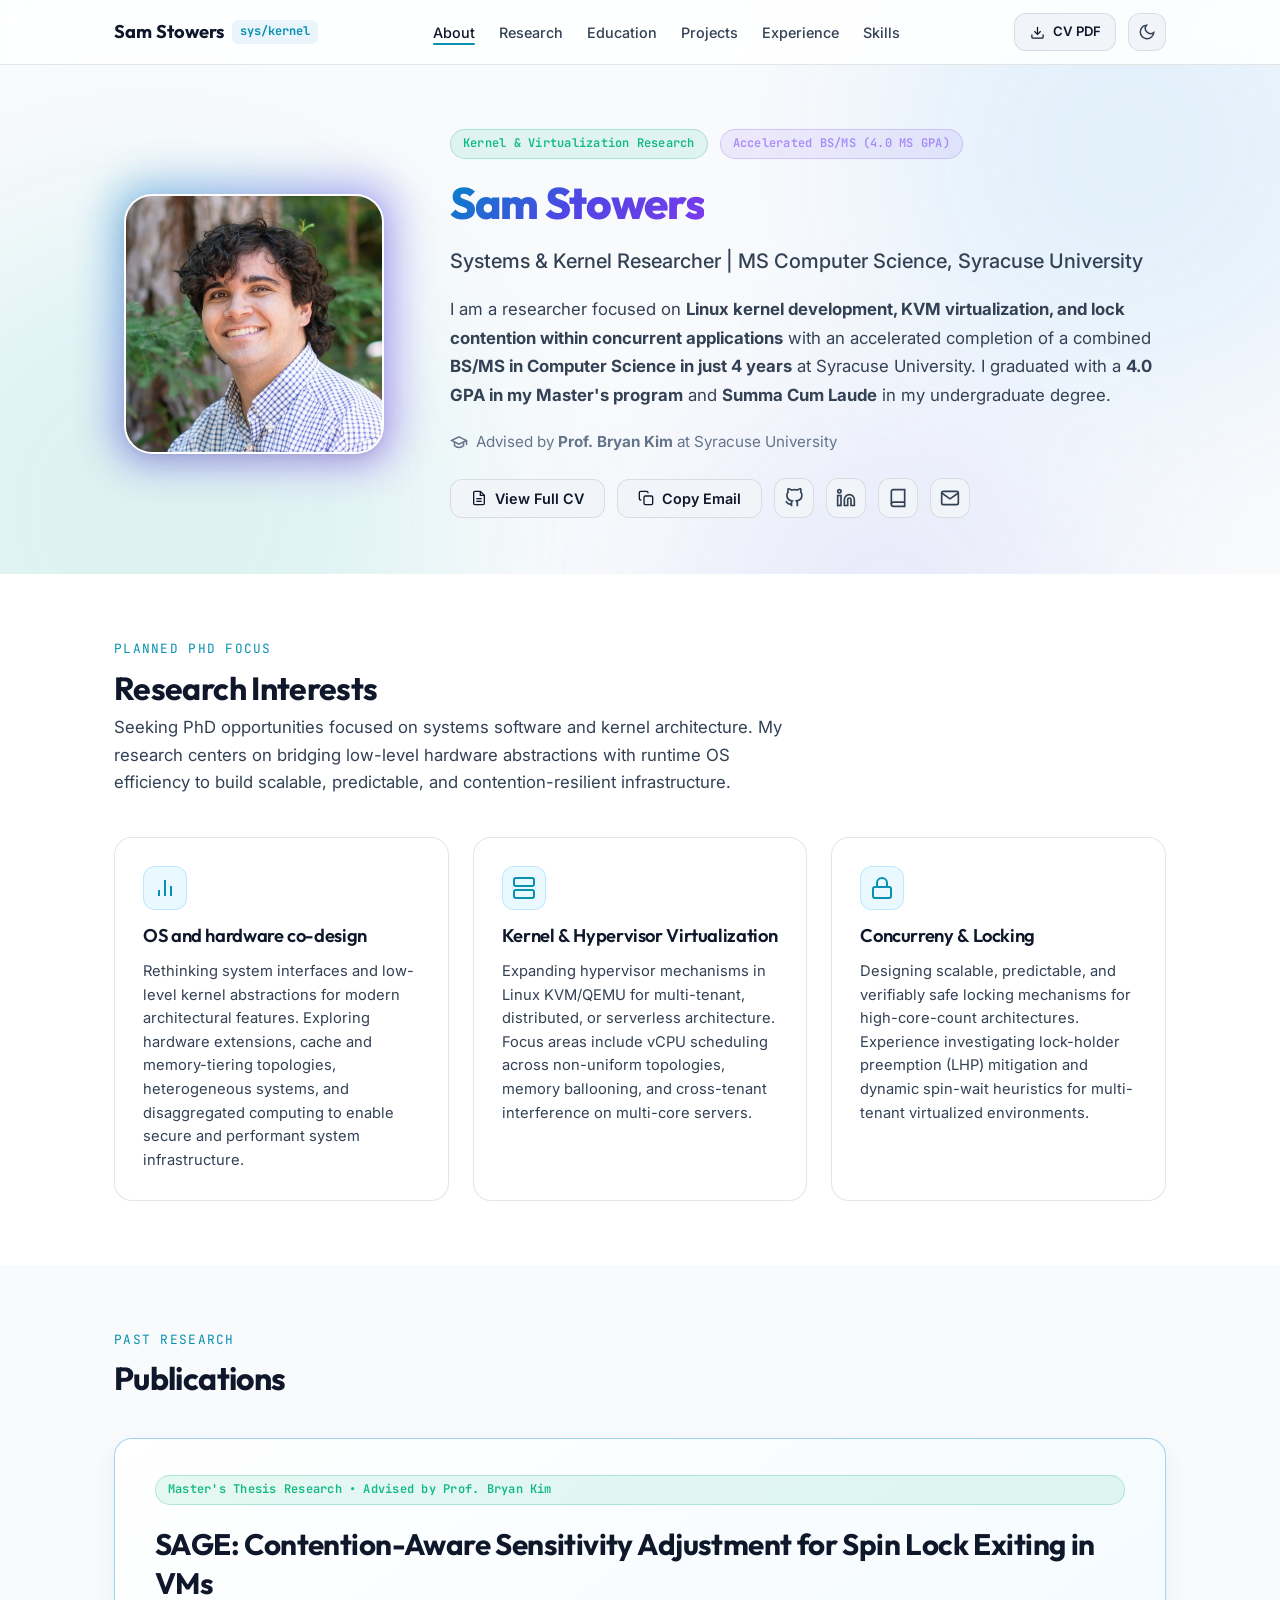
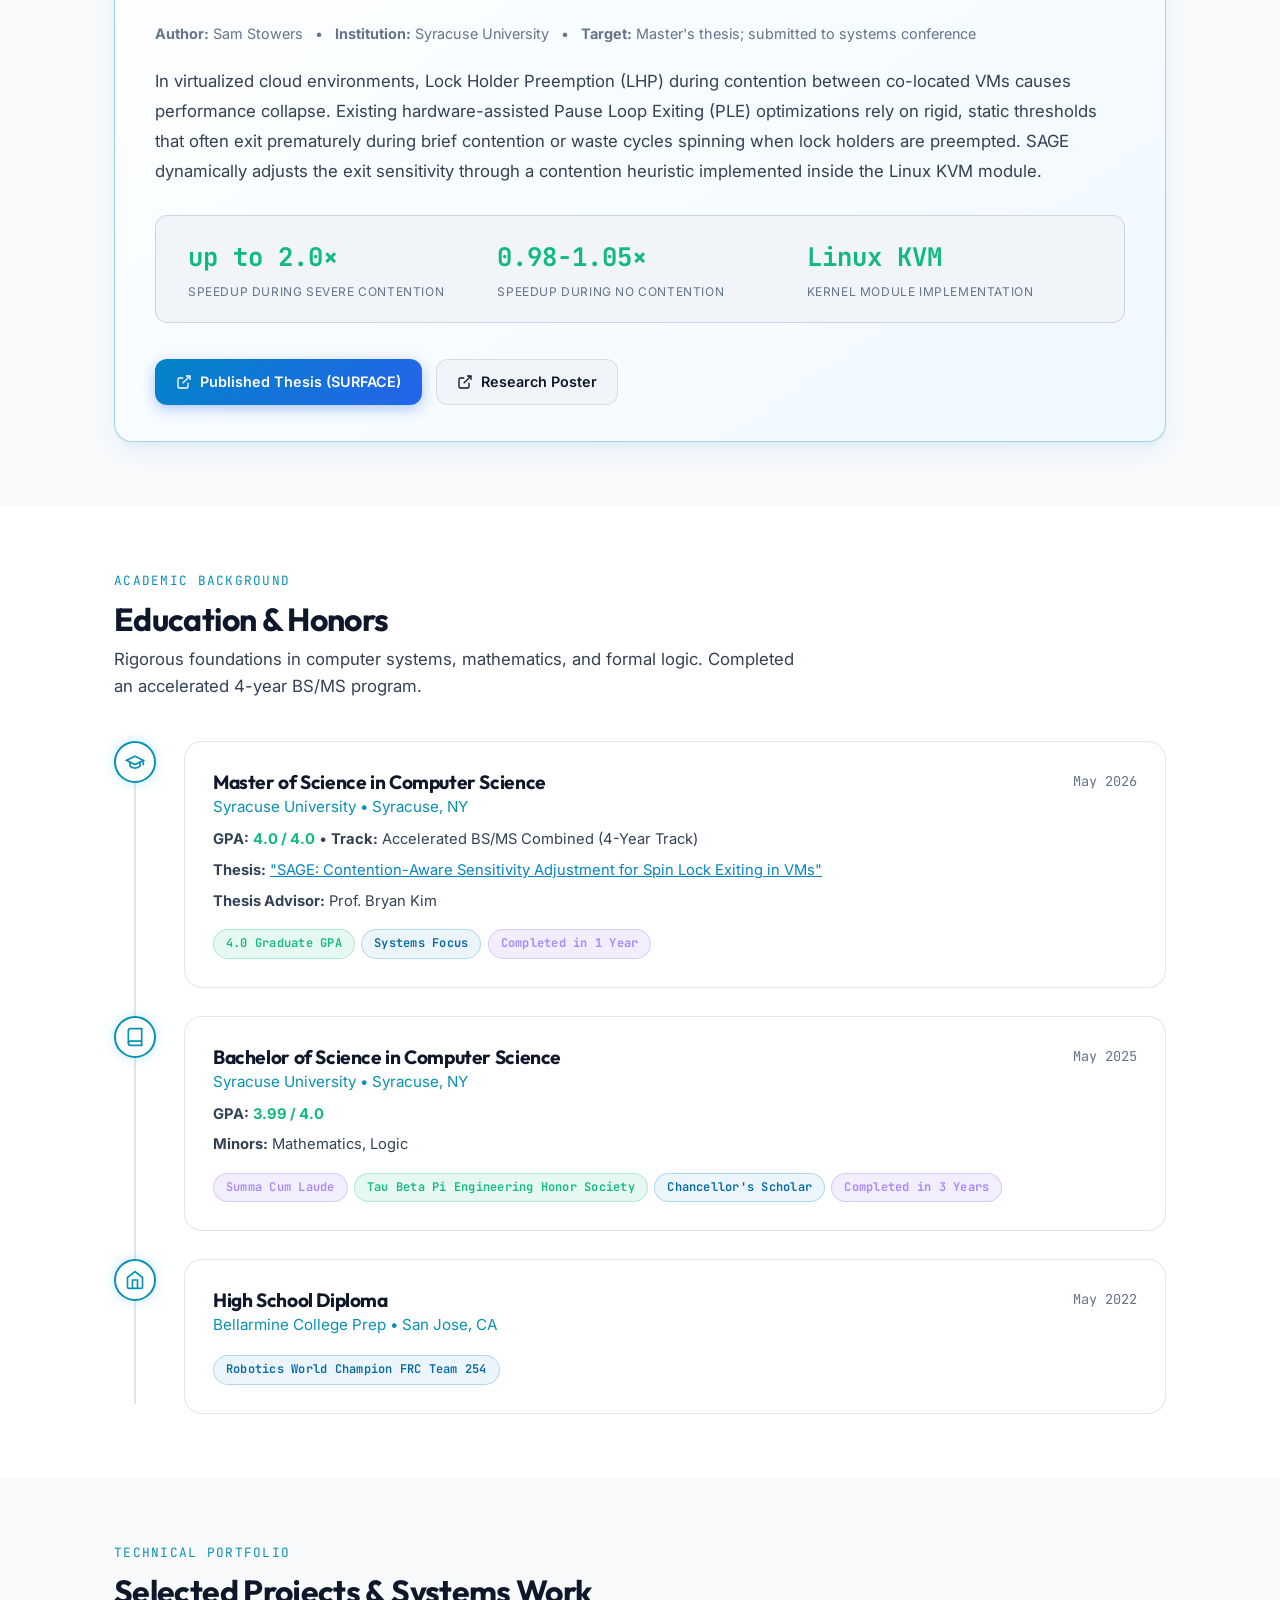
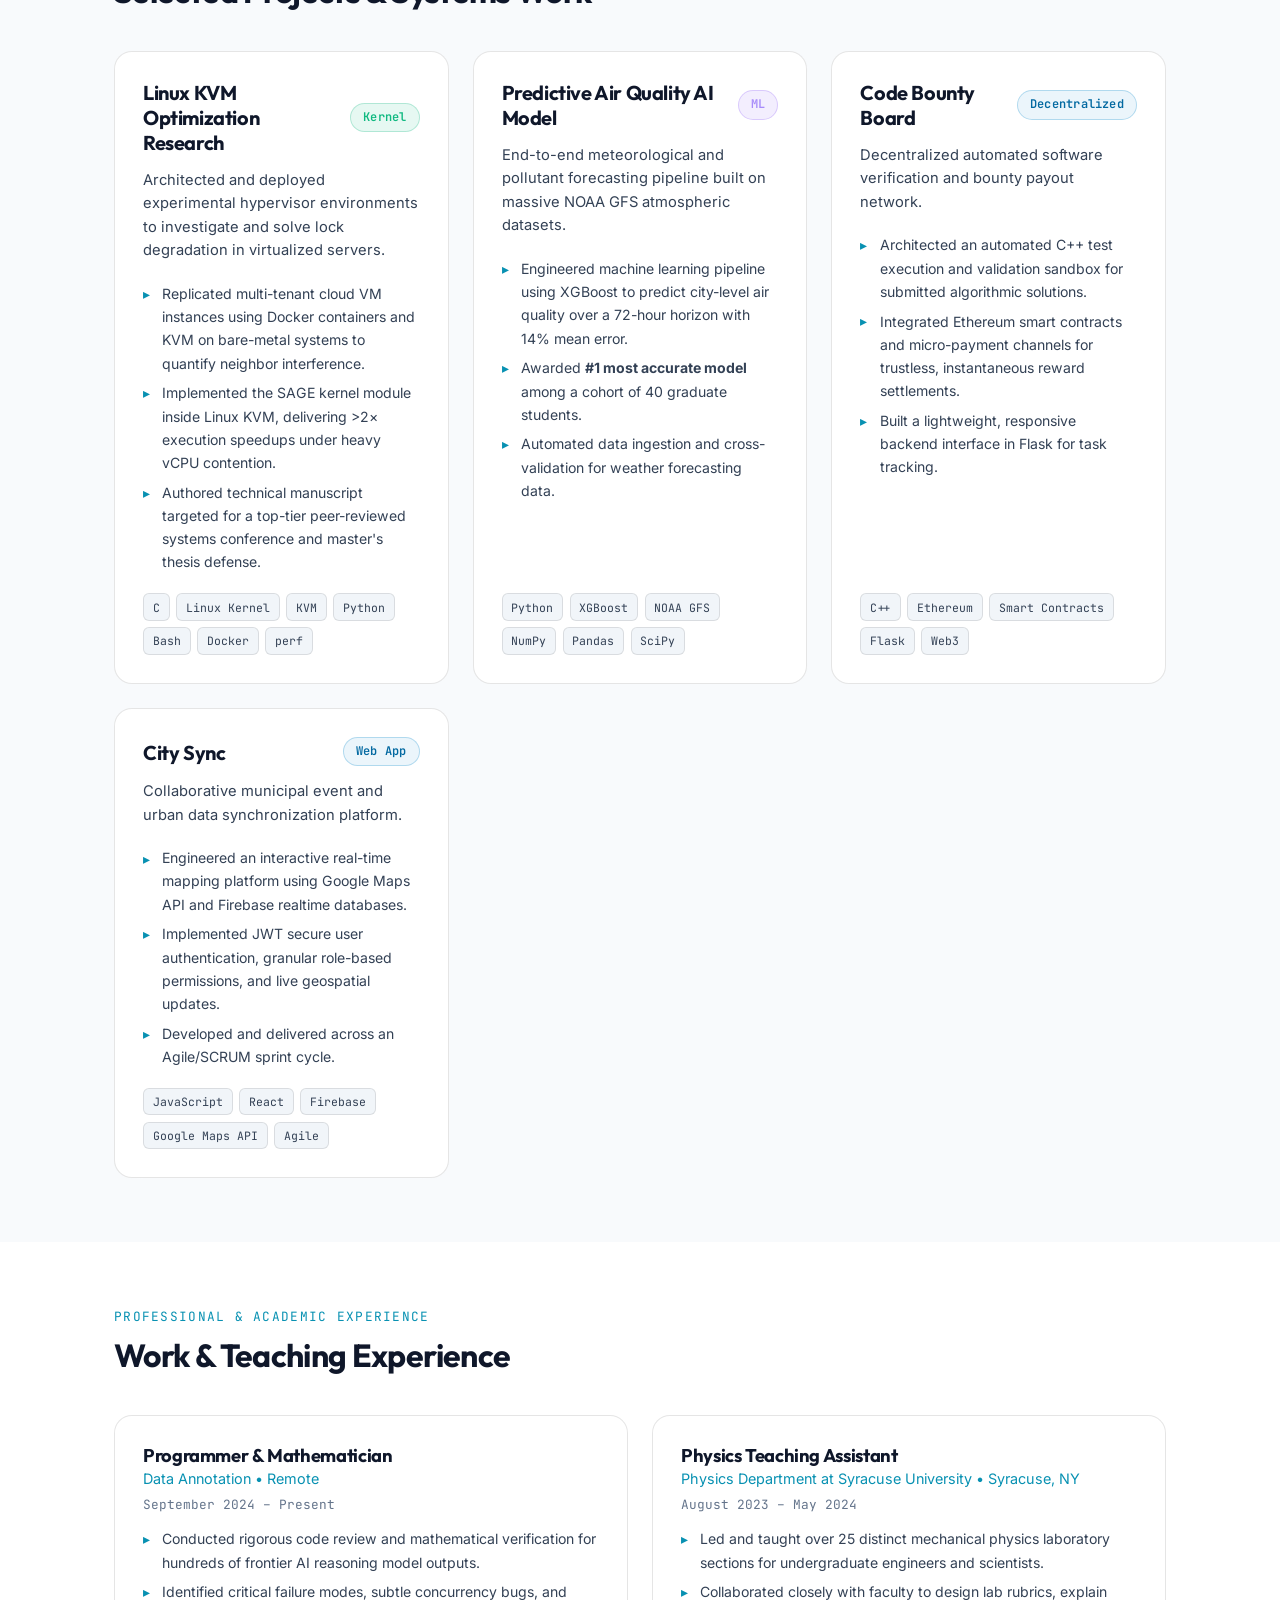
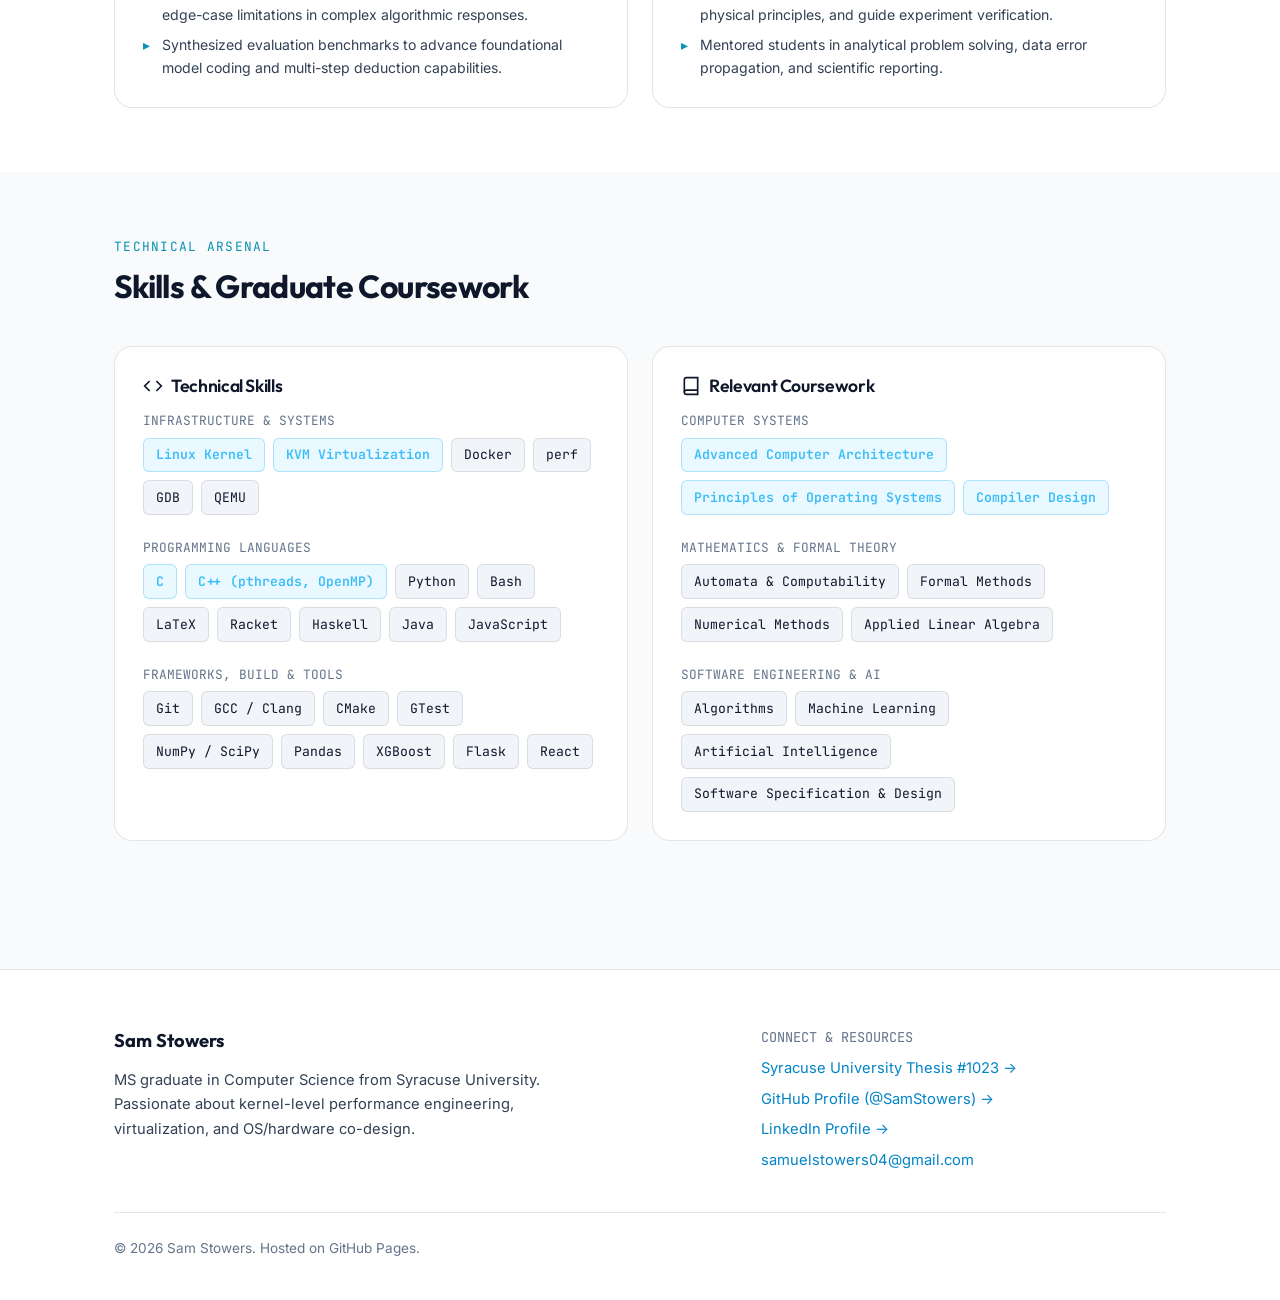
==== index.html @ 848f8726 "Initial release of Sam Stowers academic website" ====
<!DOCTYPE html>
<html lang="en" data-theme="dark">

<head>
  <meta charset="UTF-8" />
  <meta name="viewport" content="width=device-width, initial-scale=1.0" />
  <title>Sam Stowers | Systems & Linux Kernel Researcher | Aspiring PhD Student</title>
  <link rel="icon" type="image/png" href="/images/favicon.png">
  <meta name="description"
    content="Personal academic and research website of Sam Stowers, aspiring Computer Science PhD student specializing in Linux Kernel development, concurrency, and low-level performance optimization." />
  <meta name="author" content="Sam Stowers" />
  <meta name="keywords"
    content="Sam Stowers, Computer Science PhD, Operating Systems, Linux Kernel, KVM, Virtualization, Spin Lock Exiting, SAGE, Syracuse University" />

  <!-- Open Graph / Meta -->
  <meta property="og:type" content="website" />
  <meta property="og:title" content="Sam Stowers | Systems & Linux Kernel Researcher" />
  <meta property="og:description"
    content="Aspiring CS PhD student specializing in Linux Kernel development, concurrency and low-level performance optimization." />
  <meta property="og:image" content="images/sam_stowers_pfp.jpg" />

  <!-- Google Fonts -->
  <link rel="preconnect" href="https://fonts.googleapis.com" />
  <link rel="preconnect" href="https://fonts.gstatic.com" crossorigin />
  <link
    href="https://fonts.googleapis.com/css2?family=Inter:wght@300;400;500;600;700&family=JetBrains+Mono:wght@400;500;600;700&family=Outfit:wght@500;600;700;800&display=swap"
    rel="stylesheet" />

  <link rel="stylesheet" href="style.css?v=2" />
</head>

<body>

  <!-- Ambient Light Orbs -->
  <div class="bg-ambient" aria-hidden="true">
    <div class="ambient-orb ambient-orb-1"></div>
    <div class="ambient-orb ambient-orb-2"></div>
    <div class="ambient-orb ambient-orb-3"></div>
  </div>

  <!-- Navigation Bar -->
  <nav class="navbar" id="navbar">
    <div class="nav-container">
      <a href="index.html" class="nav-logo">
        <span>Sam Stowers</span>
        <span class="nav-logo-tag">sys/kernel</span>
      </a>

      <ul class="nav-links" id="navLinks">
        <li><a href="#about" class="nav-link">About</a></li>
        <li><a href="#research" class="nav-link">Research</a></li>
        <li><a href="#education" class="nav-link">Education</a></li>
        <li><a href="#projects" class="nav-link">Projects</a></li>
        <li><a href="#experience" class="nav-link">Experience</a></li>
        <li><a href="#skills" class="nav-link">Skills</a></li>
      </ul>

      <div class="nav-actions">
        <a href="Sam_Stowers_CV_8-21-26.pdf" target="_blank" class="btn btn-secondary"
          style="padding: 0.45rem 0.9rem; font-size: 0.82rem;">
          <svg width="15" height="15" viewBox="0 0 24 24" fill="none" stroke="currentColor" stroke-width="2">
            <path d="M21 15v4a2 2 0 0 1-2 2H5a2 2 0 0 1-2-2v-4" />
            <polyline points="7 10 12 15 17 10" />
            <line x1="12" y1="15" x2="12" y2="3" />
          </svg>
          CV PDF
        </a>
        <button class="theme-toggle-btn" id="themeToggleBtn" aria-label="Toggle light/dark theme" title="Toggle Theme">
          <svg class="sun-icon" style="display:none;" width="18" height="18" viewBox="0 0 24 24" fill="none"
            stroke="currentColor" stroke-width="2">
            <circle cx="12" cy="12" r="5" />
            <line x1="12" y1="1" x2="12" y2="3" />
            <line x1="12" y1="21" x2="12" y2="23" />
            <line x1="4.22" y1="4.22" x2="5.64" y2="5.64" />
            <line x1="18.36" y1="18.36" x2="19.78" y2="19.78" />
            <line x1="1" y1="12" x2="3" y2="12" />
            <line x1="21" y1="12" x2="23" y2="12" />
            <line x1="4.22" y1="19.78" x2="5.64" y2="18.36" />
            <line x1="18.36" y1="5.64" x2="19.78" y2="4.22" />
          </svg>
          <svg class="moon-icon" width="18" height="18" viewBox="0 0 24 24" fill="none" stroke="currentColor"
            stroke-width="2">
            <path d="M21 12.79A9 9 0 1 1 11.21 3 7 7 0 0 0 21 12.79z" />
          </svg>
        </button>
        <button class="mobile-menu-btn" id="mobileMenuBtn" aria-label="Toggle navigation menu">
          <svg width="24" height="24" viewBox="0 0 24 24" fill="none" stroke="currentColor" stroke-width="2">
            <line x1="3" y1="12" x2="21" y2="12" />
            <line x1="3" y1="6" x2="21" y2="6" />
            <line x1="3" y1="18" x2="21" y2="18" />
          </svg>
        </button>
      </div>
    </div>
  </nav>

  <main>
    <!-- Hero Section -->
    <section class="hero-section" id="about">
      <div class="container">
        <div class="hero-grid">
          <div class="hero-avatar-wrapper">
            <div class="hero-avatar-glow"></div>
            <img src="images/sam_stowers_pfp.jpg" alt="Sam Stowers" class="hero-avatar" />
            <!-- <div class="hero-status-pill">
              <span class="status-dot"></span>
              <span>Aspiring PhD Candidate</span>
            </div> -->
          </div>

          <div class="hero-content">
            <div class="hero-pretitle">
              <span class="badge badge-green">Kernel & Virtualization Research</span>
              <span class="badge badge-purple">Accelerated BS/MS (4.0 MS GPA)</span>
            </div>
            <h1 class="hero-title">
              <span class="gradient-text">Sam Stowers</span>
            </h1>
            <p class="hero-subtitle">
              Systems & Kernel Researcher | MS Computer Science, Syracuse University
            </p>
            <p class="hero-bio">
              I am a researcher focused on <strong>Linux kernel development, KVM virtualization, and lock
                contention within concurrent applications</strong> with an accelerated completion of a combined
              <strong>BS/MS in Computer Science in
                just 4 years</strong> at Syracuse University. I graduated with a <strong>4.0 GPA in my Master's
                program</strong> and <strong>Summa Cum Laude</strong> in my undergraduate degree.
            </p>
            <div class="hero-affiliation">
              <svg width="18" height="18" viewBox="0 0 24 24" fill="none" stroke="currentColor" stroke-width="2">
                <path d="M22 10v6M2 10l10-5 10 5-10 5z" />
                <path d="M6 12v5c3 3 9 3 12 0v-5" />
              </svg>
              <span>Advised by <strong>Prof. Bryan Kim</strong> at Syracuse University</span>
            </div>

            <!-- <div class="hero-actions">
              <a href="sage.html" class="btn btn-primary">
                <span>Explore SAGE Kernel Research</span>
                <svg width="16" height="16" viewBox="0 0 24 24" fill="none" stroke="currentColor" stroke-width="2"><line x1="5" y1="12" x2="19" y2="12"/><polyline points="12 5 19 12 12 19"/></svg>
              </a>
              <button class="btn btn-secondary" id="openCvModalBtn">
                <svg width="16" height="16" viewBox="0 0 24 24" fill="none" stroke="currentColor" stroke-width="2"><path d="M14 2H6a2 2 0 0 0-2 2v16a2 2 0 0 0 2 2h12a2 2 0 0 0 2-2V8z"/><polyline points="14 2 14 8 20 8"/><line x1="16" y1="13" x2="8" y2="13"/><line x1="16" y1="17" x2="8" y2="17"/></svg>
                <span>View Full CV</span>
              </button>
              <button class="btn btn-secondary copy-email-btn" data-email="samuelstowers04@gmail.com">
                <svg width="16" height="16" viewBox="0 0 24 24" fill="none" stroke="currentColor" stroke-width="2"><rect x="9" y="9" width="13" height="13" rx="2" ry="2"/><path d="M5 15H4a2 2 0 0 1-2-2V4a2 2 0 0 1 2-2h9a2 2 0 0 1 2 2v1"/></svg>
                <span>Copy Email</span>
              </button>
            </div> -->

            <div class="hero-socials">
              <button class="btn btn-secondary" id="openCvModalBtn">
                <svg width="16" height="16" viewBox="0 0 24 24" fill="none" stroke="currentColor" stroke-width="2">
                  <path d="M14 2H6a2 2 0 0 0-2 2v16a2 2 0 0 0 2 2h12a2 2 0 0 0 2-2V8z" />
                  <polyline points="14 2 14 8 20 8" />
                  <line x1="16" y1="13" x2="8" y2="13" />
                  <line x1="16" y1="17" x2="8" y2="17" />
                </svg>
                <span>View Full CV</span>
              </button>
              <button class="btn btn-secondary copy-email-btn" data-email="samuelstowers04@gmail.com">
                <svg width="16" height="16" viewBox="0 0 24 24" fill="none" stroke="currentColor" stroke-width="2">
                  <rect x="9" y="9" width="13" height="13" rx="2" ry="2" />
                  <path d="M5 15H4a2 2 0 0 1-2-2V4a2 2 0 0 1 2-2h9a2 2 0 0 1 2 2v1" />
                </svg>
                <span>Copy Email</span>
              </button>
              <a href="https://github.com/SamStowers" target="_blank" rel="noopener" class="social-icon-btn"
                title="GitHub (@SamStowers)">
                <svg width="20" height="20" viewBox="0 0 24 24" fill="none" stroke="currentColor" stroke-width="2">
                  <path
                    d="M9 19c-5 1.5-5-2.5-7-3m14 6v-3.87a3.37 3.37 0 0 0-.94-2.61c3.14-.35 6.44-1.54 6.44-7A5.44 5.44 0 0 0 20 4.77 5.07 5.07 0 0 0 19.91 1S18.73.65 16 2.48a13.38 13.38 0 0 0-7 0C6.27.65 5.09 1 5.09 1A5.07 5.07 0 0 0 5 4.77a5.44 5.44 0 0 0-1.5 3.78c0 5.42 3.3 6.61 6.44 7A3.37 3.37 0 0 0 9 18.13V22" />
                </svg>
              </a>
              <a href="https://linkedin.com/in/samuel-stowers" target="_blank" rel="noopener" class="social-icon-btn"
                title="LinkedIn">
                <svg width="20" height="20" viewBox="0 0 24 24" fill="none" stroke="currentColor" stroke-width="2">
                  <path d="M16 8a6 6 0 0 1 6 6v7h-4v-7a2 2 0 0 0-2-2 2 2 0 0 0-2 2v7h-4v-7a6 6 0 0 1 6-6z" />
                  <rect x="2" y="9" width="4" height="12" />
                  <circle cx="4" cy="4" r="2" />
                </svg>
              </a>
              <a href="https://surface.syr.edu/thesis/1023/" target="_blank" rel="noopener" class="social-icon-btn"
                title="Syracuse SURFACE Master's Thesis #1023">
                <svg width="20" height="20" viewBox="0 0 24 24" fill="none" stroke="currentColor" stroke-width="2">
                  <path d="M4 19.5A2.5 2.5 0 0 1 6.5 17H20" />
                  <path d="M6.5 2H20v20H6.5A2.5 2.5 0 0 1 4 19.5v-15A2.5 2.5 0 0 1 6.5 2z" />
                </svg>
              </a>
              <a href="mailto:samuelstowers04@gmail.com" class="social-icon-btn" title="Email Sam Stowers">
                <svg width="20" height="20" viewBox="0 0 24 24" fill="none" stroke="currentColor" stroke-width="2">
                  <path d="M4 4h16c1.1 0 2 .9 2 2v12c0 1.1-.9 2-2 2H4c-1.1 0-2-.9-2-2V6c0-1.1.9-2 2-2z" />
                  <polyline points="22,6 12,13 2,6" />
                </svg>
              </a>
            </div>
          </div>
        </div>
      </div>
    </section>

    <!-- Research Interests Section -->
    <section class="section" id="research-interests" style="background: var(--bg-secondary);">
      <div class="container">
        <div class="section-header">
          <span class="section-tag">Planned PhD Focus</span>
          <h2 class="section-title">Research Interests</h2>
          <p class="section-subtitle">
            Seeking PhD opportunities focused on systems software and kernel architecture. My research centers on
            bridging low-level hardware abstractions with runtime OS efficiency to build scalable, predictable, and
            contention-resilient infrastructure.
          </p>
        </div>

        <div class="interests-grid">
          <div class="card interest-card">
            <div class="interest-icon">
              <svg width="24" height="24" viewBox="0 0 24 24" fill="none" stroke="currentColor" stroke-width="2">
                <path d="M18 20V10M12 20V4M6 20v-6" />
              </svg>
            </div>
            <h3 class="interest-title">OS and hardware co-design</h3>
            <p class="interest-desc">
              Rethinking system interfaces and low-level kernel abstractions for modern architectural features.
              Exploring hardware extensions, cache and memory-tiering topologies, heterogeneous systems, and
              disaggregated computing to enable secure and performant system infrastructure.
            </p>
          </div>

          <div class="card interest-card">
            <div class="interest-icon">
              <svg width="24" height="24" viewBox="0 0 24 24" fill="none" stroke="currentColor" stroke-width="2">
                <rect x="2" y="2" width="20" height="8" rx="2" ry="2" />
                <rect x="2" y="14" width="20" height="8" rx="2" ry="2" />
                <line x1="6" y1="6" x2="6.01" y2="6" />
                <line x1="6" y1="18" x2="6.01" y2="18" />
              </svg>
            </div>
            <h3 class="interest-title">Kernel &amp; Hypervisor Virtualization</h3>
            <p class="interest-desc">
              Expanding hypervisor mechanisms in Linux KVM/QEMU for multi-tenant, distributed, or serverless
              architecture. Focus areas include vCPU scheduling across non-uniform topologies, memory ballooning, and
              cross-tenant interference on multi-core servers.
            </p>
          </div>

          <div class="card interest-card">
            <div class="interest-icon">
              <svg width="24" height="24" viewBox="0 0 24 24" fill="none" stroke="currentColor" stroke-width="2">
                <rect x="3" y="11" width="18" height="11" rx="2" ry="2" />
                <path d="M7 11V7a5 5 0 0 1 10 0v4" />
              </svg>
            </div>
            <h3 class="interest-title">Concurreny &amp; Locking</h3>
            <p class="interest-desc">
              Designing scalable, predictable, and verifiably safe locking mechanisms for high-core-count architectures.
              Experience investigating lock-holder preemption (LHP) mitigation and dynamic spin-wait heuristics for
              multi-tenant virtualized environments.
            </p>
          </div>

        </div>
      </div>
    </section>

    <!-- Featured Research: SAGE Deep-Dive Spotlight -->
    <section class="section" id="research">
      <div class="container">
        <div class="section-header">
          <span class="section-tag">Past Research</span>
          <h2 class="section-title">Publications</h2>
          <!-- <p class="section-subtitle">
            A dynamic, contention-aware kernel mechanism that overcomes the fundamental flaws of static Pause Loop
            Exiting (PLE) in virtual machines.
          </p> -->
        </div>

        <div class="card featured-card">
          <div class="sage-content">
            <div class="badge badge-green">Master's Thesis Research • Advised by Prof. Bryan Kim</div>
            <h3 class="sage-title">SAGE: Contention-Aware Sensitivity Adjustment for Spin Lock Exiting in VMs</h3>

            <div class="sage-meta">
              <span><strong>Author:</strong> Sam Stowers</span>
              <span>•</span>
              <span><strong>Institution:</strong> Syracuse University</span>
              <span>•</span>
              <span><strong>Target:</strong> Master's thesis; submitted to systems conference</span>
            </div>

            <p class="sage-summary">
              In virtualized cloud environments, Lock Holder Preemption (LHP) during contention between co-located VMs
              causes performance collapse.
              Existing hardware-assisted Pause Loop Exiting (PLE) optimizations rely on rigid, static thresholds that
              often exit
              prematurely during brief contention or waste cycles spinning when lock holders are preempted. SAGE
              dynamically
              adjusts the exit sensitivity through a contention heuristic implemented inside the Linux KVM module.
            </p>

            <div class="sage-stats">
              <div class="stat-item">
                <span class="stat-value">up to 2.0&times;</span>
                <span class="stat-label">Speedup during severe contention</span>
              </div>
              <div class="stat-item">
                <span class="stat-value">0.98-1.05&times;</span>
                <span class="stat-label">Speedup during no contention</span>
              </div>
              <div class="stat-item">
                <span class="stat-value">Linux KVM</span>
                <span class="stat-label">Kernel Module Implementation</span>
              </div>
            </div>

            <div style="display: flex; gap: 0.85rem; flex-wrap: wrap; margin-top: 0.5rem;">
              <!-- TODO SAGE detail page? -->
              <!-- <a href="sage.html" class="btn btn-primary">
                <span>Read details</span>
                <svg width="16" height="16" viewBox="0 0 24 24" fill="none" stroke="currentColor" stroke-width="2">
                  <line x1="5" y1="12" x2="19" y2="12" />
                  <polyline points="12 5 19 12 12 19" />
                </svg>
              </a> -->
              <!-- Use class="btn btn-secondary" for gray button -->
              <a href="https://surface.syr.edu/thesis/1023/" target="_blank" rel="noopener" class="btn btn-primary">
                <svg width="16" height="16" viewBox="0 0 24 24" fill="none" stroke="currentColor" stroke-width="2">
                  <path d="M18 13v6a2 2 0 0 1-2 2H5a2 2 0 0 1-2-2V8a2 2 0 0 1 2-2h6" />
                  <polyline points="15 3 21 3 21 9" />
                  <line x1="10" y1="14" x2="21" y2="3" />
                </svg>
                <span>Published Thesis (SURFACE)</span>
              </a>
              <a href="SAGE_poster.pdf" target="_blank" rel="noopener" class="btn btn-secondary">
                <svg width="16" height="16" viewBox="0 0 24 24" fill="none" stroke="currentColor" stroke-width="2">
                  <path d="M18 13v6a2 2 0 0 1-2 2H5a2 2 0 0 1-2-2V8a2 2 0 0 1 2-2h6" />
                  <polyline points="15 3 21 3 21 9" />
                  <line x1="10" y1="14" x2="21" y2="3" />
                </svg>
                <span>Research Poster</span>
              </a>
            </div>
          </div>
        </div>
      </div>
    </section>

    <!-- Education & Honors Section -->
    <section class="section" id="education" style="background: var(--bg-secondary);">
      <div class="container">
        <div class="section-header">
          <span class="section-tag">Academic Background</span>
          <h2 class="section-title">Education &amp; Honors</h2>
          <p class="section-subtitle">
            Rigorous foundations in computer systems, mathematics, and formal logic. Completed an accelerated 4-year
            BS/MS program.
          </p>
        </div>

        <div class="timeline">
          <!-- MS Degree -->
          <div class="timeline-item">
            <div class="timeline-marker">
              <svg width="20" height="20" viewBox="0 0 24 24" fill="none" stroke="currentColor" stroke-width="2">
                <path d="M22 10v6M2 10l10-5 10 5-10 5z" />
                <path d="M6 12v5c3 3 9 3 12 0v-5" />
              </svg>
            </div>
            <div class="timeline-content card">
              <div class="edu-header">
                <div>
                  <h3 class="edu-degree">Master of Science in Computer Science</h3>
                  <div class="edu-school">Syracuse University • Syracuse, NY</div>
                </div>
                <div class="edu-date">May 2026</div>
              </div>
              <div class="edu-details">
                <div><strong>GPA:</strong> <span style="color: #10b981; font-weight: 700;">4.0 / 4.0</span> •
                  <strong>Track:</strong> Accelerated BS/MS Combined (4-Year Track)
                </div>
                <div><strong>Thesis:</strong> <a href="https://surface.syr.edu/thesis/1023/"
                    style="text-decoration: underline;">"SAGE:
                    Contention-Aware Sensitivity Adjustment for Spin Lock Exiting in VMs"</a></div>
                <div><strong>Thesis Advisor:</strong> Prof. Bryan Kim</div>
                <div class="honors-pills">
                  <span class="badge badge-green">4.0 Graduate GPA</span>
                  <span class="badge">Systems Focus</span>
                  <span class="badge badge-purple" style="font-weight: 700;">Completed in 1 Year</span>
                </div>
              </div>
            </div>
          </div>

          <!-- BS Degree -->
          <div class="timeline-item">
            <div class="timeline-marker">
              <svg width="20" height="20" viewBox="0 0 24 24" fill="none" stroke="currentColor" stroke-width="2">
                <path d="M4 19.5A2.5 2.5 0 0 1 6.5 17H20" />
                <path d="M6.5 2H20v20H6.5A2.5 2.5 0 0 1 4 19.5v-15A2.5 2.5 0 0 1 6.5 2z" />
              </svg>
            </div>
            <div class="timeline-content card">
              <div class="edu-header">
                <div>
                  <h3 class="edu-degree">Bachelor of Science in Computer Science</h3>
                  <div class="edu-school">Syracuse University • Syracuse, NY</div>
                </div>
                <div class="edu-date">May 2025</div>
              </div>
              <div class="edu-details">
                <div><strong>GPA:</strong> <span style="color: #10b981; font-weight: 700;">3.99 / 4.0</span></div>
                <div><strong>Minors:</strong> Mathematics, Logic</div>
                <div class="honors-pills">
                  <span class="badge badge-purple">Summa Cum Laude</span>
                  <span class="badge badge-green">Tau Beta Pi Engineering Honor Society</span>
                  <span class="badge">Chancellor's Scholar</span>
                  <span class="badge badge-purple" style="font-weight: 700;">Completed in 3 Years</span>
                </div>
              </div>
            </div>
          </div>

          <!-- High School -->
          <div class="timeline-item">
            <div class="timeline-marker">
              <svg width="20" height="20" viewBox="0 0 24 24" fill="none" stroke="currentColor" stroke-width="2">
                <path d="M3 9l9-7 9 7v11a2 2 0 0 1-2 2H5a2 2 0 0 1-2-2z" />
                <polyline points="9 22 9 12 15 12 15 22" />
              </svg>
            </div>
            <div class="timeline-content card">
              <div class="edu-header">
                <div>
                  <h3 class="edu-degree">High School Diploma</h3>
                  <div class="edu-school">Bellarmine College Prep • San Jose, CA</div>
                </div>
                <div class="edu-date">May 2022</div>
              </div>
              <div class="edu-details">
                <div class="honors-pills">
                  <span class="badge">Robotics World Champion FRC Team 254</span>
                </div>
              </div>
            </div>
          </div>
        </div>
      </div>
    </section>

    <!-- Selected Projects Section -->
    <section class="section" id="projects">
      <div class="container">
        <div class="section-header">
          <span class="section-tag">Technical Portfolio</span>
          <h2 class="section-title">Selected Projects &amp; Systems Work</h2>
          <!-- <p class="section-subtitle">
            From kernel-level hypervisor modifications to high-precision predictive modeling and distributed protocols.
          </p> -->
        </div>

        <div class="projects-grid">
          <!-- Project 1: Linux KVM Optimization -->
          <div class="card project-card">
            <div class="project-top">
              <div class="project-title-row">
                <h3 class="project-title">Linux KVM Optimization Research</h3>
                <span class="badge badge-green">Kernel</span>
              </div>
              <p class="project-desc">
                Architected and deployed experimental hypervisor environments to investigate and solve lock degradation
                in virtualized servers.
              </p>
              <ul class="project-bullet-list">
                <li>Replicated multi-tenant cloud VM instances using Docker containers and KVM on bare-metal systems to
                  quantify neighbor interference.</li>
                <li>Implemented the SAGE kernel module inside Linux KVM, delivering &gt;2&times; execution speedups
                  under heavy vCPU contention.</li>
                <li>Authored technical manuscript targeted for a top-tier peer-reviewed systems conference and master's
                  thesis defense.</li>
              </ul>
            </div>
            <div class="project-tags">
              <span class="project-tag">C</span>
              <span class="project-tag">Linux Kernel</span>
              <span class="project-tag">KVM</span>
              <span class="project-tag">Python</span>
              <span class="project-tag">Bash</span>
              <span class="project-tag">Docker</span>
              <span class="project-tag">perf</span>
            </div>
          </div>

          <!-- Project 2: Predictive Air Quality AI Model -->
          <div class="card project-card">
            <div class="project-top">
              <div class="project-title-row">
                <h3 class="project-title">Predictive Air Quality AI Model</h3>
                <span class="badge badge-purple">ML</span>
              </div>
              <p class="project-desc">
                End-to-end meteorological and pollutant forecasting pipeline built on massive NOAA GFS atmospheric
                datasets.
              </p>
              <ul class="project-bullet-list">
                <li>Engineered machine learning pipeline using XGBoost to predict city-level air quality over a 72-hour
                  horizon with 14% mean error.</li>
                <li>Awarded <strong>#1 most accurate model</strong> among a cohort of 40 graduate students.</li>
                <li>Automated data ingestion and cross-validation for weather forecasting data.
                </li>
              </ul>
            </div>
            <div class="project-tags">
              <span class="project-tag">Python</span>
              <span class="project-tag">XGBoost</span>
              <span class="project-tag">NOAA GFS</span>
              <span class="project-tag">NumPy</span>
              <span class="project-tag">Pandas</span>
              <span class="project-tag">SciPy</span>
            </div>
          </div>

          <!-- Project 3: Code Bounty Board -->
          <div class="card project-card">
            <div class="project-top">
              <div class="project-title-row">
                <h3 class="project-title">Code Bounty Board</h3>
                <span class="badge">Decentralized</span>
              </div>
              <p class="project-desc">
                Decentralized automated software verification and bounty payout network.
              </p>
              <ul class="project-bullet-list">
                <li>Architected an automated C++ test execution and validation sandbox for submitted algorithmic
                  solutions.</li>
                <li>Integrated Ethereum smart contracts and micro-payment channels for trustless, instantaneous reward
                  settlements.</li>
                <li>Built a lightweight, responsive backend interface in Flask for task tracking.</li>
              </ul>
            </div>
            <div class="project-tags">
              <span class="project-tag">C++</span>
              <span class="project-tag">Ethereum</span>
              <span class="project-tag">Smart Contracts</span>
              <span class="project-tag">Flask</span>
              <span class="project-tag">Web3</span>
            </div>
          </div>

          <!-- Project 4: City Sync -->
          <div class="card project-card">
            <div class="project-top">
              <div class="project-title-row">
                <h3 class="project-title">City Sync</h3>
                <span class="badge">Web App</span>
              </div>
              <p class="project-desc">
                Collaborative municipal event and urban data synchronization platform.
              </p>
              <ul class="project-bullet-list">
                <li>Engineered an interactive real-time mapping platform using Google Maps API and Firebase realtime
                  databases.</li>
                <li>Implemented JWT secure user authentication, granular role-based permissions, and live geospatial
                  updates.</li>
                <li>Developed and delivered across an Agile/SCRUM sprint cycle.</li>
              </ul>
            </div>
            <div class="project-tags">
              <span class="project-tag">JavaScript</span>
              <span class="project-tag">React</span>
              <span class="project-tag">Firebase</span>
              <span class="project-tag">Google Maps API</span>
              <span class="project-tag">Agile</span>
            </div>
          </div>
        </div>
      </div>
    </section>

    <!-- Work Experience & Teaching Section -->
    <section class="section" id="experience" style="background: var(--bg-secondary);">
      <div class="container">
        <div class="section-header">
          <span class="section-tag">Professional &amp; Academic Experience</span>
          <h2 class="section-title">Work &amp; Teaching Experience</h2>
        </div>

        <div class="exp-grid">
          <!-- Experience 1 -->
          <div class="card">
            <h3 class="exp-role">Programmer &amp; Mathematician</h3>
            <div class="exp-org">Data Annotation • Remote</div>
            <div class="exp-period">September 2024 – Present</div>
            <ul class="project-bullet-list">
              <li>Conducted rigorous code review and mathematical verification for hundreds of frontier AI reasoning
                model outputs.</li>
              <li>Identified critical failure modes, subtle concurrency bugs, and edge-case limitations in complex
                algorithmic responses.</li>
              <li>Synthesized evaluation benchmarks to advance foundational model coding and multi-step deduction
                capabilities.</li>
            </ul>
          </div>

          <!-- Experience 2 -->
          <div class="card">
            <h3 class="exp-role">Physics Teaching Assistant</h3>
            <div class="exp-org">Physics Department at Syracuse University • Syracuse, NY</div>
            <div class="exp-period">August 2023 – May 2024</div>
            <ul class="project-bullet-list">
              <li>Led and taught over 25 distinct mechanical physics laboratory sections for undergraduate engineers and
                scientists.</li>
              <li>Collaborated closely with faculty to design lab rubrics, explain physical principles, and guide
                experiment verification.</li>
              <li>Mentored students in analytical problem solving, data error propagation, and scientific reporting.
              </li>
            </ul>
          </div>
        </div>
      </div>
    </section>

    <!-- Skills & Coursework Section -->
    <section class="section" id="skills">
      <div class="container">
        <div class="section-header">
          <span class="section-tag">Technical Arsenal</span>
          <h2 class="section-title">Skills &amp; Graduate Coursework</h2>
        </div>

        <div class="skills-container">
          <!-- Skills Card -->
          <div class="card skill-category">
            <h3 class="skill-category-title">
              <svg width="20" height="20" viewBox="0 0 24 24" fill="none" stroke="currentColor" stroke-width="2">
                <polyline points="16 18 22 12 16 6" />
                <polyline points="8 6 2 12 8 18" />
              </svg>
              <span>Technical Skills</span>
            </h3>

            <div>
              <div
                style="font-size: 0.8rem; font-family: var(--font-mono); color: var(--text-muted); margin-bottom: 0.4rem; text-transform: uppercase;">
                Infrastructure &amp; Systems</div>
              <div class="skill-badges-wrapper">
                <span class="skill-item highlight">Linux Kernel</span>
                <span class="skill-item highlight">KVM Virtualization</span>
                <span class="skill-item">Docker</span>
                <span class="skill-item">perf</span>
                <span class="skill-item">GDB</span>
                <span class="skill-item">QEMU</span>
              </div>
            </div>

            <div style="margin-top: 0.5rem;">
              <div
                style="font-size: 0.8rem; font-family: var(--font-mono); color: var(--text-muted); margin-bottom: 0.4rem; text-transform: uppercase;">
                Programming Languages</div>
              <div class="skill-badges-wrapper">
                <span class="skill-item highlight">C</span>
                <span class="skill-item highlight">C++ (pthreads, OpenMP)</span>
                <span class="skill-item">Python</span>
                <span class="skill-item">Bash</span>
                <span class="skill-item">LaTeX</span>
                <span class="skill-item">Racket</span>
                <span class="skill-item">Haskell</span>
                <span class="skill-item">Java</span>
                <span class="skill-item">JavaScript</span>
              </div>
            </div>

            <div style="margin-top: 0.5rem;">
              <div
                style="font-size: 0.8rem; font-family: var(--font-mono); color: var(--text-muted); margin-bottom: 0.4rem; text-transform: uppercase;">
                Frameworks, Build &amp; Tools</div>
              <div class="skill-badges-wrapper">
                <span class="skill-item">Git</span>
                <span class="skill-item">GCC / Clang</span>
                <span class="skill-item">CMake</span>
                <span class="skill-item">GTest</span>
                <span class="skill-item">NumPy / SciPy</span>
                <span class="skill-item">Pandas</span>
                <span class="skill-item">XGBoost</span>
                <span class="skill-item">Flask</span>
                <span class="skill-item">React</span>
              </div>
            </div>
          </div>

          <!-- Coursework Card -->
          <div class="card skill-category">
            <h3 class="skill-category-title">
              <svg width="20" height="20" viewBox="0 0 24 24" fill="none" stroke="currentColor" stroke-width="2">
                <path d="M4 19.5A2.5 2.5 0 0 1 6.5 17H20" />
                <path d="M6.5 2H20v20H6.5A2.5 2.5 0 0 1 4 19.5v-15A2.5 2.5 0 0 1 6.5 2z" />
              </svg>
              <span>Relevant Coursework</span>
            </h3>

            <div>
              <div
                style="font-size: 0.8rem; font-family: var(--font-mono); color: var(--text-muted); margin-bottom: 0.4rem; text-transform: uppercase;">
                Computer Systems</div>
              <div class="skill-badges-wrapper">
                <span class="skill-item highlight">Advanced Computer Architecture</span>
                <span class="skill-item highlight">Principles of Operating Systems</span>
                <span class="skill-item highlight">Compiler Design</span>
              </div>
            </div>

            <div style="margin-top: 0.5rem;">
              <div
                style="font-size: 0.8rem; font-family: var(--font-mono); color: var(--text-muted); margin-bottom: 0.4rem; text-transform: uppercase;">
                Mathematics &amp; Formal Theory</div>
              <div class="skill-badges-wrapper">
                <span class="skill-item">Automata &amp; Computability</span>
                <span class="skill-item">Formal Methods</span>
                <span class="skill-item">Numerical Methods</span>
                <span class="skill-item">Applied Linear Algebra</span>
              </div>
            </div>

            <div style="margin-top: 0.5rem;">
              <div
                style="font-size: 0.8rem; font-family: var(--font-mono); color: var(--text-muted); margin-bottom: 0.4rem; text-transform: uppercase;">
                Software Engineering &amp; AI</div>
              <div class="skill-badges-wrapper">
                <span class="skill-item">Algorithms</span>
                <span class="skill-item">Machine Learning</span>
                <span class="skill-item">Artificial Intelligence</span>
                <span class="skill-item">Software Specification &amp; Design</span>
              </div>
            </div>
          </div>
        </div>
      </div>
    </section>
  </main>

  <!-- CV Preview Modal -->
  <div class="modal-overlay" id="cvModal" aria-hidden="true" role="dialog" aria-label="Curriculum Vitae Preview">
    <div class="modal-container">
      <div class="modal-header">
        <div class="modal-title">Sam Stowers - Curriculum Vitae</div>
        <div style="display: flex; align-items: center; gap: 0.75rem;">
          <a href="Sam_Stowers_CV_8-21-26.pdf" download="Sam_Stowers_CV.pdf" class="btn btn-primary"
            style="padding: 0.35rem 0.75rem; font-size: 0.8rem;">
            <svg width="14" height="14" viewBox="0 0 24 24" fill="none" stroke="currentColor" stroke-width="2">
              <path d="M21 15v4a2 2 0 0 1-2 2H5a2 2 0 0 1-2-2v-4" />
              <polyline points="7 10 12 15 17 10" />
              <line x1="12" y1="15" x2="12" y2="3" />
            </svg>
            Download PDF
          </a>
          <button class="modal-close-btn" id="closeCvModalBtn" aria-label="Close CV preview modal">&times;</button>
        </div>
      </div>
      <div class="modal-body">
        <iframe src="Sam_Stowers_CV_8-21-26.pdf" title="Sam Stowers CV"></iframe>
      </div>
    </div>
  </div>

  <!-- Toast Notification -->
  <div class="toast" id="toast" role="status" aria-live="polite">
    <svg width="18" height="18" viewBox="0 0 24 24" fill="none" stroke="currentColor" stroke-width="2">
      <polyline points="20 6 9 17 4 12" />
    </svg>
    <span id="toastMessage">Copied to clipboard!</span>
  </div>

  <!-- Footer -->
  <footer class="footer">
    <div class="container">
      <div class="footer-grid">
        <div class="footer-bio">
          <div class="nav-logo">
            <span>Sam Stowers</span>
            <!-- <span class="nav-logo-tag">PhD Applicant</span> -->
          </div>
          <p style="font-size: 0.92rem; color: var(--text-secondary); max-width: 480px;">
            MS graduate in Computer Science from Syracuse University. Passionate about kernel-level performance
            engineering, virtualization, and OS/hardware co-design.
          </p>
        </div>

        <div class="footer-links">
          <div
            style="font-size: 0.85rem; font-family: var(--font-mono); color: var(--text-muted); text-transform: uppercase;">
            Connect &amp; Resources</div>
          <div style="display: flex; flex-direction: column; gap: 0.4rem; font-size: 0.92rem;">
            <!-- <a href="sage.html">SAGE Research Deep Dive &rarr;</a> TODO UNCOMMENT IF FINISHED -->
            <a href="https://surface.syr.edu/thesis/1023/" target="_blank" rel="noopener">Syracuse University Thesis
              #1023 &rarr;</a>
            <a href="https://github.com/SamStowers" target="_blank" rel="noopener">GitHub Profile (@SamStowers)
              &rarr;</a>
            <a href="https://linkedin.com/in/samuel-stowers" target="_blank" rel="noopener">LinkedIn Profile &rarr;</a>
            <a href="mailto:samuelstowers04@gmail.com">samuelstowers04@gmail.com</a>
          </div>
        </div>
      </div>

      <div class="footer-bottom">
        <div>&copy; 2026 Sam Stowers. Hosted on GitHub Pages.</div>
        <!-- <div>Built for Academic &amp; Systems Research Presentation</div> -->
      </div>
    </div>
  </footer>

  <script src="main.js"></script>
</body>

</html>
---- style.css ----
/* ==========================================================================
   Design Tokens & CSS Variables
   ========================================================================== */
:root {
  /* Color Palette - Dark Mode (Default) */
  --bg-primary: #0a0e17;
  --bg-secondary: #111827;
  --bg-tertiary: #1a2234;
  --bg-card: rgba(17, 24, 39, 0.75);
  --bg-card-hover: rgba(26, 34, 52, 0.85);
  --bg-glass: rgba(15, 23, 42, 0.65);
  
  --border-color: rgba(255, 255, 255, 0.08);
  --border-hover: rgba(59, 130, 246, 0.4);
  --border-accent: rgba(16, 185, 129, 0.3);

  --text-primary: #f1f5f9;
  --text-secondary: #94a3b8;
  --text-muted: #64748b;
  --text-accent: #38bdf8;

  --accent-cyan: #06b6d4;
  --accent-emerald: #10b981;
  --accent-blue: #3b82f6;
  --accent-purple: #8b5cf6;
  --accent-gradient: linear-gradient(135deg, #38bdf8 0%, #818cf8 50%, #c084fc 100%);
  --accent-glow: 0 0 25px rgba(56, 189, 248, 0.15);
  --kernel-glow: 0 0 25px rgba(16, 185, 129, 0.15);

  --tag-bg: rgba(56, 189, 248, 0.1);
  --tag-text: #38bdf8;
  --tag-border: rgba(56, 189, 248, 0.2);

  --code-bg: #070a10;
  --code-border: #1e293b;

  --font-sans: 'Inter', -apple-system, BlinkMacSystemFont, "Segoe UI", Roboto, sans-serif;
  --font-mono: 'JetBrains Mono', 'Fira Code', monospace;
  --font-heading: 'Outfit', 'Inter', sans-serif;

  --radius-sm: 6px;
  --radius-md: 12px;
  --radius-lg: 18px;
  --radius-full: 9999px;

  --shadow-sm: 0 1px 2px 0 rgba(0, 0, 0, 0.05);
  --shadow-md: 0 4px 6px -1px rgba(0, 0, 0, 0.3), 0 2px 4px -1px rgba(0, 0, 0, 0.2);
  --shadow-lg: 0 10px 25px -3px rgba(0, 0, 0, 0.5), 0 4px 6px -2px rgba(0, 0, 0, 0.3);
  --shadow-glass: 0 8px 32px 0 rgba(0, 0, 0, 0.37);

  --transition-fast: 0.15s ease;
  --transition-normal: 0.25s ease;
  --transition-slow: 0.4s cubic-bezier(0.16, 1, 0.3, 1);
}

[data-theme="light"] {
  --bg-primary: #f8fafc;
  --bg-secondary: #ffffff;
  --bg-tertiary: #f1f5f9;
  --bg-card: rgba(255, 255, 255, 0.95);
  --bg-card-hover: rgba(255, 255, 255, 1);
  --bg-glass: rgba(255, 255, 255, 0.85);
  
  --border-color: rgba(0, 0, 0, 0.1);
  --border-hover: rgba(37, 99, 235, 0.4);
  --border-accent: rgba(5, 150, 105, 0.3);

  --text-primary: #0f172a;
  --text-secondary: #334155;
  --text-muted: #64748b;
  --text-accent: #0284c7;

  --accent-cyan: #0891b2;
  --accent-emerald: #059669;
  --accent-blue: #2563eb;
  --accent-purple: #7c3aed;
  --accent-gradient: linear-gradient(135deg, #0284c7 0%, #4f46e5 50%, #7c3aed 100%);
  --accent-glow: 0 0 25px rgba(2, 132, 199, 0.12);
  --kernel-glow: 0 0 25px rgba(5, 150, 105, 0.12);

  --tag-bg: rgba(2, 132, 199, 0.08);
  --tag-text: #0369a1;
  --tag-border: rgba(2, 132, 199, 0.25);

  --code-bg: #0f172a;
  --code-border: #1e293b;

  --shadow-md: 0 4px 6px -1px rgba(0, 0, 0, 0.07), 0 2px 4px -1px rgba(0, 0, 0, 0.04);
  --shadow-lg: 0 10px 25px -3px rgba(0, 0, 0, 0.08), 0 4px 6px -2px rgba(0, 0, 0, 0.05);
  --shadow-glass: 0 8px 32px 0 rgba(0, 0, 0, 0.06);
}

/* ==========================================================================
   Reset & Base Styles
   ========================================================================== */
*, *::before, *::after {
  box-sizing: border-box;
  margin: 0;
  padding: 0;
}

html {
  scroll-behavior: smooth;
  font-size: 16px;
}

body {
  font-family: var(--font-sans);
  background-color: var(--bg-primary);
  color: var(--text-primary);
  line-height: 1.65;
  -webkit-font-smoothing: antialiased;
  -moz-osx-font-smoothing: grayscale;
  overflow-x: hidden;
  position: relative;
  transition: background-color var(--transition-normal), color var(--transition-normal);
}

/* Subtle background ambient mesh */
.bg-ambient {
  position: fixed;
  top: 0;
  left: 0;
  width: 100vw;
  height: 100vh;
  pointer-events: none;
  z-index: -1;
  opacity: 0.6;
  overflow: hidden;
}

.ambient-orb {
  position: absolute;
  border-radius: 50%;
  filter: blur(100px);
  opacity: 0.18;
  animation: floatOrb 20s ease-in-out infinite alternate;
}

.ambient-orb-1 {
  width: 500px;
  height: 500px;
  background: radial-gradient(circle, #38bdf8, #3b82f6);
  top: -100px;
  right: -100px;
}

.ambient-orb-2 {
  width: 600px;
  height: 600px;
  background: radial-gradient(circle, #10b981, #06b6d4);
  bottom: 10%;
  left: -150px;
  animation-duration: 25s;
}

.ambient-orb-3 {
  width: 400px;
  height: 400px;
  background: radial-gradient(circle, #8b5cf6, #3b82f6);
  top: 45%;
  right: 15%;
  animation-duration: 18s;
}

@keyframes floatOrb {
  0% { transform: translate(0, 0) scale(1); }
  50% { transform: translate(40px, 30px) scale(1.08); }
  100% { transform: translate(-30px, 50px) scale(0.95); }
}

/* ==========================================================================
   Typography & Shared Elements
   ========================================================================== */
h1, h2, h3, h4, h5, h6 {
  font-family: var(--font-heading);
  color: var(--text-primary);
  font-weight: 700;
  letter-spacing: -0.02em;
  line-height: 1.25;
}

a {
  color: var(--text-accent);
  text-decoration: none;
  transition: all var(--transition-fast);
}

a:hover {
  color: var(--accent-cyan);
}

code, kbd, pre {
  font-family: var(--font-mono);
}

.container {
  max-width: 1100px;
  margin: 0 auto;
  padding: 0 1.5rem;
}

.container-narrow {
  max-width: 860px;
  margin: 0 auto;
  padding: 0 1.5rem;
}

.gradient-text {
  background: var(--accent-gradient);
  -webkit-background-clip: text;
  -webkit-text-fill-color: transparent;
}

.badge {
  display: inline-flex;
  align-items: center;
  gap: 0.4rem;
  padding: 0.25rem 0.75rem;
  font-size: 0.75rem;
  font-weight: 600;
  font-family: var(--font-mono);
  border-radius: var(--radius-full);
  background: var(--tag-bg);
  color: var(--tag-text);
  border: 1px solid var(--tag-border);
  letter-spacing: 0.02em;
}

.badge-green {
  background: rgba(16, 185, 129, 0.1);
  color: #10b981;
  border-color: rgba(16, 185, 129, 0.25);
}

.badge-purple {
  background: rgba(139, 92, 246, 0.1);
  color: #a78bfa;
  border-color: rgba(139, 92, 246, 0.25);
}

.btn {
  display: inline-flex;
  align-items: center;
  justify-content: center;
  gap: 0.5rem;
  padding: 0.65rem 1.25rem;
  font-size: 0.9rem;
  font-weight: 600;
  border-radius: var(--radius-md);
  border: 1px solid transparent;
  cursor: pointer;
  transition: all var(--transition-normal);
  font-family: var(--font-sans);
  text-decoration: none;
}

.btn-primary {
  background: linear-gradient(135deg, #0284c7, #2563eb);
  color: #ffffff;
  box-shadow: 0 4px 14px rgba(37, 99, 235, 0.35);
}

.btn-primary:hover {
  background: linear-gradient(135deg, #0369a1, #1d4ed8);
  box-shadow: 0 6px 20px rgba(37, 99, 235, 0.5);
  transform: translateY(-2px);
  color: #ffffff;
}

.btn-secondary {
  background: var(--bg-tertiary);
  color: var(--text-primary);
  border: 1px solid var(--border-color);
}

.btn-secondary:hover {
  background: var(--bg-secondary);
  border-color: var(--border-hover);
  transform: translateY(-2px);
  color: var(--text-primary);
}

.btn-accent {
  background: rgba(16, 185, 129, 0.15);
  color: #10b981;
  border: 1px solid rgba(16, 185, 129, 0.3);
}

.btn-accent:hover {
  background: rgba(16, 185, 129, 0.25);
  border-color: #10b981;
  transform: translateY(-2px);
  color: #10b981;
}

/* ==========================================================================
   Navigation Bar
   ========================================================================== */
.navbar {
  position: sticky;
  top: 0;
  z-index: 100;
  backdrop-filter: blur(16px);
  -webkit-backdrop-filter: blur(16px);
  background-color: var(--bg-glass);
  border-bottom: 1px solid var(--border-color);
  transition: all var(--transition-normal);
}

.nav-container {
  display: flex;
  align-items: center;
  justify-content: space-between;
  height: 64px;
  max-width: 1100px;
  margin: 0 auto;
  padding: 0 1.5rem;
}

.nav-logo {
  font-family: var(--font-heading);
  font-size: 1.15rem;
  font-weight: 700;
  color: var(--text-primary);
  display: flex;
  align-items: center;
  gap: 0.5rem;
}

.nav-logo-tag {
  font-family: var(--font-mono);
  font-size: 0.75rem;
  color: var(--accent-cyan);
  background: var(--tag-bg);
  padding: 0.15rem 0.5rem;
  border-radius: var(--radius-sm);
}

.nav-links {
  display: flex;
  align-items: center;
  gap: 1.5rem;
  list-style: none;
}

.nav-link {
  font-size: 0.9rem;
  font-weight: 500;
  color: var(--text-secondary);
  transition: color var(--transition-fast);
  position: relative;
}

.nav-link:hover, .nav-link.active {
  color: var(--text-primary);
}

.nav-link.active::after {
  content: '';
  position: absolute;
  bottom: -4px;
  left: 0;
  width: 100%;
  height: 2px;
  background: var(--accent-cyan);
  border-radius: var(--radius-full);
}

.nav-actions {
  display: flex;
  align-items: center;
  gap: 0.75rem;
}

.theme-toggle-btn {
  background: var(--bg-tertiary);
  border: 1px solid var(--border-color);
  border-radius: var(--radius-md);
  width: 38px;
  height: 38px;
  display: flex;
  align-items: center;
  justify-content: center;
  cursor: pointer;
  color: var(--text-secondary);
  transition: all var(--transition-fast);
}

.theme-toggle-btn:hover {
  color: var(--text-primary);
  border-color: var(--border-hover);
}

.mobile-menu-btn {
  display: none;
  background: transparent;
  border: none;
  color: var(--text-primary);
  cursor: pointer;
  padding: 0.5rem;
}

/* ==========================================================================
   Hero Section
   ========================================================================== */
.hero-section {
  padding: 4rem 0 3.5rem;
}

.hero-grid {
  display: grid;
  grid-template-columns: 280px 1fr;
  gap: 3.5rem;
  align-items: center;
}

.hero-avatar-wrapper {
  position: relative;
  width: 260px;
  height: 260px;
  margin: 0 auto;
}

.hero-avatar-glow {
  position: absolute;
  inset: -10px;
  background: var(--accent-gradient);
  border-radius: 32px;
  filter: blur(20px);
  opacity: 0.45;
  transition: opacity var(--transition-normal);
}

.hero-avatar-wrapper:hover .hero-avatar-glow {
  opacity: 0.75;
}

.hero-avatar {
  position: relative;
  width: 100%;
  height: 100%;
  object-fit: cover;
  border-radius: 28px;
  border: 2px solid rgba(255, 255, 255, 0.15);
  box-shadow: var(--shadow-lg);
  background: var(--bg-secondary);
}

.hero-status-pill {
  position: absolute;
  bottom: -12px;
  left: 50%;
  transform: translateX(-50%);
  background: var(--bg-secondary);
  border: 1px solid rgba(16, 185, 129, 0.4);
  padding: 0.35rem 0.85rem;
  border-radius: var(--radius-full);
  font-size: 0.75rem;
  font-weight: 600;
  display: flex;
  align-items: center;
  gap: 0.4rem;
  white-space: nowrap;
  box-shadow: var(--shadow-md);
  color: #10b981;
}

.status-dot {
  width: 8px;
  height: 8px;
  background-color: #10b981;
  border-radius: 50%;
  box-shadow: 0 0 8px #10b981;
  animation: pulseDot 2s infinite;
}

@keyframes pulseDot {
  0% { transform: scale(0.95); box-shadow: 0 0 0 0 rgba(16, 185, 129, 0.7); }
  70% { transform: scale(1); box-shadow: 0 0 0 6px rgba(16, 185, 129, 0); }
  100% { transform: scale(0.95); box-shadow: 0 0 0 0 rgba(16, 185, 129, 0); }
}

.hero-content {
  display: flex;
  flex-direction: column;
  gap: 1.25rem;
}

.hero-pretitle {
  display: flex;
  align-items: center;
  gap: 0.75rem;
  flex-wrap: wrap;
}

.hero-title {
  font-size: 2.75rem;
  font-weight: 800;
  letter-spacing: -0.03em;
  line-height: 1.1;
}

.hero-subtitle {
  font-size: 1.25rem;
  font-weight: 500;
  color: var(--text-secondary);
  line-height: 1.4;
}

.hero-bio {
  font-size: 1.05rem;
  color: var(--text-secondary);
  line-height: 1.7;
}

.hero-affiliation {
  display: flex;
  align-items: center;
  gap: 0.5rem;
  font-size: 0.95rem;
  color: var(--text-muted);
}

.hero-actions {
  display: flex;
  flex-wrap: wrap;
  gap: 0.85rem;
  margin-top: 0.5rem;
}

.hero-socials {
  display: flex;
  align-items: center;
  gap: 0.75rem;
  margin-top: 0.25rem;
}

.social-icon-btn {
  display: flex;
  align-items: center;
  justify-content: center;
  width: 40px;
  height: 40px;
  border-radius: var(--radius-md);
  background: var(--bg-tertiary);
  border: 1px solid var(--border-color);
  color: var(--text-secondary);
  transition: all var(--transition-fast);
}

.social-icon-btn:hover {
  color: var(--accent-cyan);
  border-color: var(--border-hover);
  transform: translateY(-2px);
}

/* ==========================================================================
   Section Headers & Cards
   ========================================================================== */
.section {
  padding: 4rem 0;
}

.section-header {
  margin-bottom: 2.5rem;
}

.section-tag {
  font-family: var(--font-mono);
  font-size: 0.8rem;
  text-transform: uppercase;
  letter-spacing: 0.1em;
  color: var(--accent-cyan);
  margin-bottom: 0.5rem;
  display: block;
}

.section-title {
  font-size: 2rem;
  font-weight: 700;
  color: var(--text-primary);
}

.section-subtitle {
  font-size: 1.05rem;
  color: var(--text-secondary);
  margin-top: 0.4rem;
  max-width: 680px;
}

/* Glass Card */
.card {
  background: var(--bg-card);
  backdrop-filter: blur(12px);
  -webkit-backdrop-filter: blur(12px);
  border: 1px solid var(--border-color);
  border-radius: var(--radius-lg);
  padding: 1.75rem;
  transition: all var(--transition-normal);
  position: relative;
  overflow: hidden;
}

.card:hover {
  border-color: var(--border-hover);
  transform: translateY(-3px);
  box-shadow: var(--shadow-lg);
}

.featured-card {
  background: linear-gradient(145deg, rgba(17, 24, 39, 0.95) 0%, rgba(15, 23, 42, 0.85) 100%);
  border: 1px solid rgba(56, 189, 248, 0.25);
  box-shadow: var(--accent-glow);
}

.featured-card:hover {
  border-color: rgba(56, 189, 248, 0.5);
  box-shadow: 0 12px 36px rgba(56, 189, 248, 0.2);
}

[data-theme="light"] .featured-card {
  background: linear-gradient(145deg, #ffffff 0%, #f0f9ff 100%);
  border: 1px solid rgba(2, 132, 199, 0.35);
  box-shadow: 0 10px 25px -3px rgba(2, 132, 199, 0.1), 0 4px 6px -2px rgba(0, 0, 0, 0.04);
}

[data-theme="light"] .featured-card:hover {
  border-color: rgba(2, 132, 199, 0.6);
  box-shadow: 0 14px 32px rgba(2, 132, 199, 0.18);
}

[data-theme="light"] .sage-stats {
  background: #f1f5f9;
  border-color: #cbd5e1;
}

[data-theme="light"] .sage-summary {
  color: #334155;
}

/* ==========================================================================
   Research Interests Grid
   ========================================================================== */
.interests-grid {
  display: grid;
  grid-template-columns: repeat(auto-fit, minmax(280px, 1fr));
  gap: 1.5rem;
}

.interest-card {
  display: flex;
  flex-direction: column;
  gap: 0.85rem;
}

.interest-icon {
  width: 44px;
  height: 44px;
  border-radius: var(--radius-md);
  background: rgba(56, 189, 248, 0.1);
  border: 1px solid rgba(56, 189, 248, 0.25);
  display: flex;
  align-items: center;
  justify-content: center;
  color: var(--accent-cyan);
}

.interest-title {
  font-size: 1.15rem;
  font-weight: 600;
}

.interest-desc {
  font-size: 0.92rem;
  color: var(--text-secondary);
  line-height: 1.6;
}

/* ==========================================================================
   Featured SAGE Research Spotlight Card
   ========================================================================== */
.featured-card {
  padding: 2.25rem 2.5rem;
  width: 100%;
}

.sage-content {
  display: flex;
  flex-direction: column;
  gap: 1.25rem;
  width: 100%;
}

.sage-title {
  font-size: 1.85rem;
  font-weight: 700;
  line-height: 1.3;
  width: 100%;
}

.sage-meta {
  display: flex;
  flex-wrap: wrap;
  align-items: center;
  gap: 0.75rem;
  font-size: 0.9rem;
  color: var(--text-muted);
  width: 100%;
}

.sage-summary {
  font-size: 1.05rem;
  color: var(--text-secondary);
  line-height: 1.8;
  width: 100%;
}

.sage-stats {
  display: grid;
  grid-template-columns: repeat(3, 1fr);
  gap: 1.5rem;
  margin: 0.5rem 0;
  padding: 1.25rem 2rem;
  background: var(--bg-tertiary);
  border-radius: var(--radius-md);
  border: 1px solid var(--border-color);
  width: 100%;
}

.stat-item {
  display: flex;
  flex-direction: column;
  gap: 0.25rem;
}

.stat-value {
  font-family: var(--font-mono);
  font-size: 1.6rem;
  font-weight: 700;
  color: #10b981;
}

.stat-label {
  font-size: 0.75rem;
  color: var(--text-muted);
  text-transform: uppercase;
  letter-spacing: 0.05em;
}

/* ==========================================================================
   Education & Academic Background
   ========================================================================== */
.timeline {
  display: flex;
  flex-direction: column;
  gap: 1.75rem;
  position: relative;
}

.timeline::before {
  content: '';
  position: absolute;
  left: 20px;
  top: 10px;
  bottom: 10px;
  width: 2px;
  background: var(--border-color);
}

.timeline-item {
  display: flex;
  gap: 1.75rem;
  position: relative;
}

.timeline-marker {
  width: 42px;
  height: 42px;
  border-radius: 50%;
  background: var(--bg-secondary);
  border: 2px solid var(--accent-cyan);
  display: flex;
  align-items: center;
  justify-content: center;
  flex-shrink: 0;
  z-index: 2;
  color: var(--accent-cyan);
  box-shadow: 0 0 12px rgba(56, 189, 248, 0.3);
}

.timeline-content {
  flex: 1;
}

.edu-header {
  display: flex;
  justify-content: space-between;
  align-items: flex-start;
  flex-wrap: wrap;
  gap: 0.5rem;
  margin-bottom: 0.5rem;
}

.edu-degree {
  font-size: 1.2rem;
  font-weight: 700;
}

.edu-school {
  font-size: 0.95rem;
  color: var(--accent-cyan);
}

.edu-date {
  font-family: var(--font-mono);
  font-size: 0.85rem;
  color: var(--text-muted);
}

.edu-details {
  font-size: 0.92rem;
  color: var(--text-secondary);
  display: flex;
  flex-direction: column;
  gap: 0.4rem;
  margin-top: 0.5rem;
}

.honors-pills {
  display: flex;
  flex-wrap: wrap;
  gap: 0.4rem;
  margin-top: 0.6rem;
}

/* ==========================================================================
   Projects Grid
   ========================================================================== */
.projects-grid {
  display: grid;
  grid-template-columns: repeat(auto-fit, minmax(320px, 1fr));
  gap: 1.5rem;
}

.project-card {
  display: flex;
  flex-direction: column;
  justify-content: space-between;
}

.project-top {
  display: flex;
  flex-direction: column;
  gap: 0.85rem;
}

.project-title-row {
  display: flex;
  align-items: center;
  justify-content: space-between;
  gap: 0.5rem;
}

.project-title {
  font-size: 1.25rem;
  font-weight: 700;
}

.project-desc {
  font-size: 0.92rem;
  color: var(--text-secondary);
  line-height: 1.6;
}

.project-bullet-list {
  list-style: none;
  display: flex;
  flex-direction: column;
  gap: 0.4rem;
  margin-top: 0.35rem;
  font-size: 0.88rem;
  color: var(--text-secondary);
}

.project-bullet-list li {
  position: relative;
  padding-left: 1.2rem;
}

.project-bullet-list li::before {
  content: '▸';
  position: absolute;
  left: 0;
  color: var(--accent-cyan);
}

.project-tags {
  display: flex;
  flex-wrap: wrap;
  gap: 0.4rem;
  margin-top: 1.25rem;
}

.project-tag {
  font-family: var(--font-mono);
  font-size: 0.72rem;
  padding: 0.2rem 0.55rem;
  border-radius: var(--radius-sm);
  background: var(--bg-tertiary);
  color: var(--text-secondary);
  border: 1px solid var(--border-color);
}

/* ==========================================================================
   Experience & Teaching
   ========================================================================== */
.exp-grid {
  display: grid;
  grid-template-columns: repeat(auto-fit, minmax(320px, 1fr));
  gap: 1.5rem;
}

.exp-role {
  font-size: 1.15rem;
  font-weight: 700;
}

.exp-org {
  font-size: 0.9rem;
  color: var(--accent-cyan);
  margin-bottom: 0.2rem;
}

.exp-period {
  font-family: var(--font-mono);
  font-size: 0.8rem;
  color: var(--text-muted);
  margin-bottom: 0.75rem;
}

/* ==========================================================================
   Skills & Coursework
   ========================================================================== */
.skills-container {
  display: grid;
  grid-template-columns: 1fr 1fr;
  gap: 1.5rem;
}

.skill-category {
  display: flex;
  flex-direction: column;
  gap: 0.85rem;
}

.skill-category-title {
  font-size: 1.1rem;
  font-weight: 600;
  display: flex;
  align-items: center;
  gap: 0.5rem;
}

.skill-badges-wrapper {
  display: flex;
  flex-wrap: wrap;
  gap: 0.5rem;
}

.skill-item {
  font-family: var(--font-mono);
  font-size: 0.82rem;
  padding: 0.35rem 0.75rem;
  border-radius: var(--radius-sm);
  background: var(--bg-tertiary);
  color: var(--text-primary);
  border: 1px solid var(--border-color);
  display: inline-flex;
  align-items: center;
  gap: 0.4rem;
}

.skill-item.highlight {
  background: rgba(56, 189, 248, 0.1);
  border-color: rgba(56, 189, 248, 0.35);
  color: #38bdf8;
  font-weight: 600;
}

/* ==========================================================================
   Dedicated SAGE Page Styles
   ========================================================================== */
.page-hero {
  padding: 4.5rem 0 3rem;
  border-bottom: 1px solid var(--border-color);
  background: linear-gradient(180deg, rgba(14, 165, 233, 0.05) 0%, transparent 100%);
}

.breadcrumb {
  display: flex;
  align-items: center;
  gap: 0.5rem;
  font-size: 0.85rem;
  font-family: var(--font-mono);
  color: var(--text-muted);
  margin-bottom: 1.25rem;
}

.breadcrumb a {
  color: var(--text-secondary);
}

.breadcrumb a:hover {
  color: var(--accent-cyan);
}

.sage-page-title {
  font-size: 2.75rem;
  font-weight: 800;
  line-height: 1.15;
  margin-bottom: 1rem;
}

.thesis-meta-card {
  display: grid;
  grid-template-columns: repeat(auto-fit, minmax(200px, 1fr));
  gap: 1.25rem;
  padding: 1.5rem;
  background: var(--bg-card);
  border: 1px solid var(--border-color);
  border-radius: var(--radius-md);
  margin-top: 2rem;
}

.thesis-meta-item {
  display: flex;
  flex-direction: column;
  gap: 0.25rem;
}

.thesis-meta-label {
  font-size: 0.75rem;
  font-family: var(--font-mono);
  color: var(--text-muted);
  text-transform: uppercase;
}

.thesis-meta-value {
  font-size: 0.95rem;
  font-weight: 600;
  color: var(--text-primary);
}

.article-content {
  padding: 3.5rem 0;
}

.article-section {
  margin-bottom: 3.5rem;
}

.article-section h2 {
  font-size: 1.85rem;
  margin-bottom: 1rem;
  display: flex;
  align-items: center;
  gap: 0.75rem;
}

.article-section h3 {
  font-size: 1.3rem;
  margin: 1.75rem 0 0.75rem;
  color: var(--text-primary);
}

.article-section p {
  font-size: 1.05rem;
  color: var(--text-secondary);
  line-height: 1.8;
  margin-bottom: 1.25rem;
}

.article-section ul {
  margin: 1rem 0 1.5rem 1.5rem;
  color: var(--text-secondary);
  font-size: 1.02rem;
  line-height: 1.75;
}

.callout {
  padding: 1.25rem 1.5rem;
  border-radius: var(--radius-md);
  background: rgba(56, 189, 248, 0.08);
  border-left: 4px solid var(--accent-cyan);
  margin: 1.5rem 0;
  font-size: 0.98rem;
  color: var(--text-primary);
}

.callout.warning {
  background: rgba(245, 158, 11, 0.08);
  border-left-color: #f59e0b;
}

.callout.success {
  background: rgba(16, 185, 129, 0.08);
  border-left-color: #10b981;
}

.callout-title {
  font-weight: 700;
  margin-bottom: 0.35rem;
  font-size: 1rem;
  color: var(--text-primary);
}

/* Interactive Benchmark Visualizer */
.benchmark-widget {
  background: var(--bg-card);
  border: 1px solid var(--border-color);
  border-radius: var(--radius-lg);
  padding: 2rem;
  margin: 2rem 0;
  box-shadow: var(--shadow-md);
}

.benchmark-header {
  display: flex;
  justify-content: space-between;
  align-items: center;
  flex-wrap: wrap;
  gap: 1rem;
  margin-bottom: 1.5rem;
  padding-bottom: 1rem;
  border-bottom: 1px solid var(--border-color);
}

.benchmark-tabs {
  display: flex;
  gap: 0.5rem;
  background: var(--bg-tertiary);
  padding: 0.3rem;
  border-radius: var(--radius-md);
}

.benchmark-tab-btn {
  background: transparent;
  border: none;
  color: var(--text-secondary);
  font-size: 0.82rem;
  font-family: var(--font-mono);
  font-weight: 600;
  padding: 0.45rem 0.9rem;
  border-radius: var(--radius-sm);
  cursor: pointer;
  transition: all var(--transition-fast);
}

.benchmark-tab-btn.active {
  background: var(--bg-secondary);
  color: var(--accent-cyan);
  box-shadow: var(--shadow-sm);
}

.chart-container {
  display: flex;
  flex-direction: column;
  gap: 1.5rem;
  margin-top: 1rem;
}

.bar-group {
  display: flex;
  flex-direction: column;
  gap: 0.4rem;
}

.bar-header {
  display: flex;
  justify-content: space-between;
  font-size: 0.88rem;
  font-weight: 600;
}

.bar-wrapper {
  height: 28px;
  background: var(--bg-tertiary);
  border-radius: var(--radius-sm);
  overflow: hidden;
  position: relative;
  display: flex;
}

.bar-fill {
  height: 100%;
  display: flex;
  align-items: center;
  justify-content: flex-end;
  padding-right: 0.75rem;
  font-family: var(--font-mono);
  font-size: 0.78rem;
  font-weight: 700;
  color: #fff;
  transition: width 0.8s cubic-bezier(0.16, 1, 0.3, 1);
}

.bar-fill.vanilla {
  background: linear-gradient(90deg, #475569, #64748b);
}

.bar-fill.sage {
  background: linear-gradient(90deg, #059669, #10b981);
  box-shadow: 0 0 14px rgba(16, 185, 129, 0.4);
}

/* ==========================================================================
   Code Snippet Blocks & Terminal Views (Always High-Contrast Dark IDE Theme)
   ========================================================================== */
code {
  font-family: var(--font-mono);
  font-size: 0.88em;
  background: rgba(56, 189, 248, 0.1);
  color: var(--accent-cyan);
  padding: 0.15em 0.4em;
  border-radius: var(--radius-sm);
  border: 1px solid rgba(56, 189, 248, 0.2);
}

[data-theme="light"] code {
  background: rgba(2, 132, 199, 0.08);
  color: #0284c7;
  border-color: rgba(2, 132, 199, 0.2);
}

pre code {
  background: transparent !important;
  color: inherit !important;
  padding: 0 !important;
  border: none !important;
  font-size: inherit !important;
}

.code-block-wrapper {
  background: #0b0f19 !important;
  border: 1px solid #1e293b !important;
  border-radius: var(--radius-md);
  margin: 1.5rem 0;
  overflow: hidden;
  box-shadow: 0 4px 20px rgba(0, 0, 0, 0.35);
}

.code-block-header {
  display: flex;
  justify-content: space-between;
  align-items: center;
  padding: 0.65rem 1rem;
  background: #111827 !important;
  border-bottom: 1px solid #1e293b !important;
  font-family: var(--font-mono);
  font-size: 0.8rem;
  color: #94a3b8 !important;
}

.code-copy-btn {
  background: #1e293b !important;
  border: 1px solid #334155 !important;
  color: #cbd5e1 !important;
  font-size: 0.75rem;
  padding: 0.25rem 0.65rem;
  border-radius: var(--radius-sm);
  cursor: pointer;
  display: flex;
  align-items: center;
  gap: 0.35rem;
  transition: all var(--transition-fast);
}

.code-copy-btn:hover {
  background: #334155 !important;
  color: #ffffff !important;
  border-color: #475569 !important;
}

pre.code-content {
  padding: 1.25rem;
  font-family: var(--font-mono);
  font-size: 0.88rem;
  line-height: 1.65;
  overflow-x: auto;
  color: #f1f5f9 !important;
  background: #0b0f19 !important;
}

/* Syntax Highlighting Tokens */
.syn-comment { color: #8b949e !important; font-style: italic; }
.syn-keyword { color: #ff7b72 !important; font-weight: 600; }
.syn-type    { color: #79c0ff !important; font-weight: 600; }
.syn-func    { color: #d2a8ff !important; }
.syn-string  { color: #a5d6ff !important; }
.syn-num     { color: #79c0ff !important; }
.syn-macro   { color: #ffa657 !important; }

/* Bibtex block */
.bibtex-box {
  background: #0b0f19 !important;
  border: 1px solid #1e293b !important;
  border-radius: var(--radius-md);
  padding: 1.25rem;
  font-family: var(--font-mono);
  font-size: 0.85rem;
  line-height: 1.55;
  color: #f1f5f9 !important;
  position: relative;
  white-space: pre;
  overflow-x: auto;
  box-shadow: 0 4px 20px rgba(0, 0, 0, 0.35);
}

/* ==========================================================================
   CV Modal
   ========================================================================== */
.modal-overlay {
  position: fixed;
  inset: 0;
  background: rgba(0, 0, 0, 0.75);
  backdrop-filter: blur(8px);
  -webkit-backdrop-filter: blur(8px);
  z-index: 1000;
  display: none;
  align-items: center;
  justify-content: center;
  padding: 1.5rem;
  opacity: 0;
  transition: opacity var(--transition-normal);
}

.modal-overlay.active {
  display: flex;
  opacity: 1;
}

.modal-container {
  background: var(--bg-secondary);
  border: 1px solid var(--border-color);
  border-radius: var(--radius-lg);
  width: 100%;
  max-width: 900px;
  height: 85vh;
  display: flex;
  flex-direction: column;
  box-shadow: var(--shadow-lg);
  overflow: hidden;
}

.modal-header {
  display: flex;
  align-items: center;
  justify-content: space-between;
  padding: 1rem 1.5rem;
  border-bottom: 1px solid var(--border-color);
}

.modal-title {
  font-size: 1.15rem;
  font-weight: 700;
}

.modal-close-btn {
  background: transparent;
  border: none;
  color: var(--text-secondary);
  font-size: 1.5rem;
  cursor: pointer;
  padding: 0.25rem;
  line-height: 1;
  border-radius: var(--radius-sm);
  display: flex;
  align-items: center;
  justify-content: center;
  transition: color var(--transition-fast);
}

.modal-close-btn:hover {
  color: var(--text-primary);
}

.modal-body {
  flex: 1;
  background: #000;
}

.modal-body iframe {
  width: 100%;
  height: 100%;
  border: none;
}

/* ==========================================================================
   Footer
   ========================================================================== */
.footer {
  border-top: 1px solid var(--border-color);
  padding: 3.5rem 0 2.5rem;
  background: var(--bg-secondary);
  margin-top: 4rem;
}

.footer-grid {
  display: grid;
  grid-template-columns: 1.5fr 1fr;
  gap: 2.5rem;
  margin-bottom: 2.5rem;
}

.footer-bio {
  display: flex;
  flex-direction: column;
  gap: 0.75rem;
}

.footer-links {
  display: flex;
  flex-direction: column;
  gap: 0.5rem;
}

.footer-bottom {
  display: flex;
  justify-content: space-between;
  align-items: center;
  padding-top: 1.5rem;
  border-top: 1px solid var(--border-color);
  font-size: 0.85rem;
  color: var(--text-muted);
}

/* Toast notification */
.toast {
  position: fixed;
  bottom: 24px;
  right: 24px;
  background: #10b981;
  color: #fff;
  padding: 0.75rem 1.25rem;
  border-radius: var(--radius-md);
  font-size: 0.88rem;
  font-weight: 600;
  box-shadow: var(--shadow-lg);
  z-index: 2000;
  display: flex;
  align-items: center;
  gap: 0.5rem;
  opacity: 0;
  transform: translateY(20px);
  transition: all 0.3s ease;
  pointer-events: none;
}

.toast.show {
  opacity: 1;
  transform: translateY(0);
}

/* ==========================================================================
   Responsive Breakpoints
   ========================================================================== */
@media (max-width: 900px) {
  .hero-grid {
    grid-template-columns: 1fr;
    text-align: center;
    gap: 2rem;
  }

  .hero-avatar-wrapper {
    width: 200px;
    height: 200px;
  }

  .hero-pretitle {
    justify-content: center;
  }

  .hero-affiliation {
    justify-content: center;
  }

  .hero-actions {
    justify-content: center;
  }

  .hero-socials {
    justify-content: center;
  }

  .skills-container {
    grid-template-columns: 1fr;
  }

  .footer-grid {
    grid-template-columns: 1fr;
  }
}

@media (max-width: 768px) {
  .nav-links {
    display: none;
  }

  .nav-links.mobile-open {
    display: flex;
    flex-direction: column;
    position: absolute;
    top: 64px;
    left: 0;
    width: 100%;
    background: var(--bg-secondary);
    padding: 1.5rem;
    border-bottom: 1px solid var(--border-color);
    box-shadow: var(--shadow-lg);
  }

  .mobile-menu-btn {
    display: block;
  }

  .hero-title {
    font-size: 2.2rem;
  }

  .section-title {
    font-size: 1.7rem;
  }

  .sage-page-title {
    font-size: 2rem;
  }

  .sage-stats {
    grid-template-columns: 1fr;
  }
}
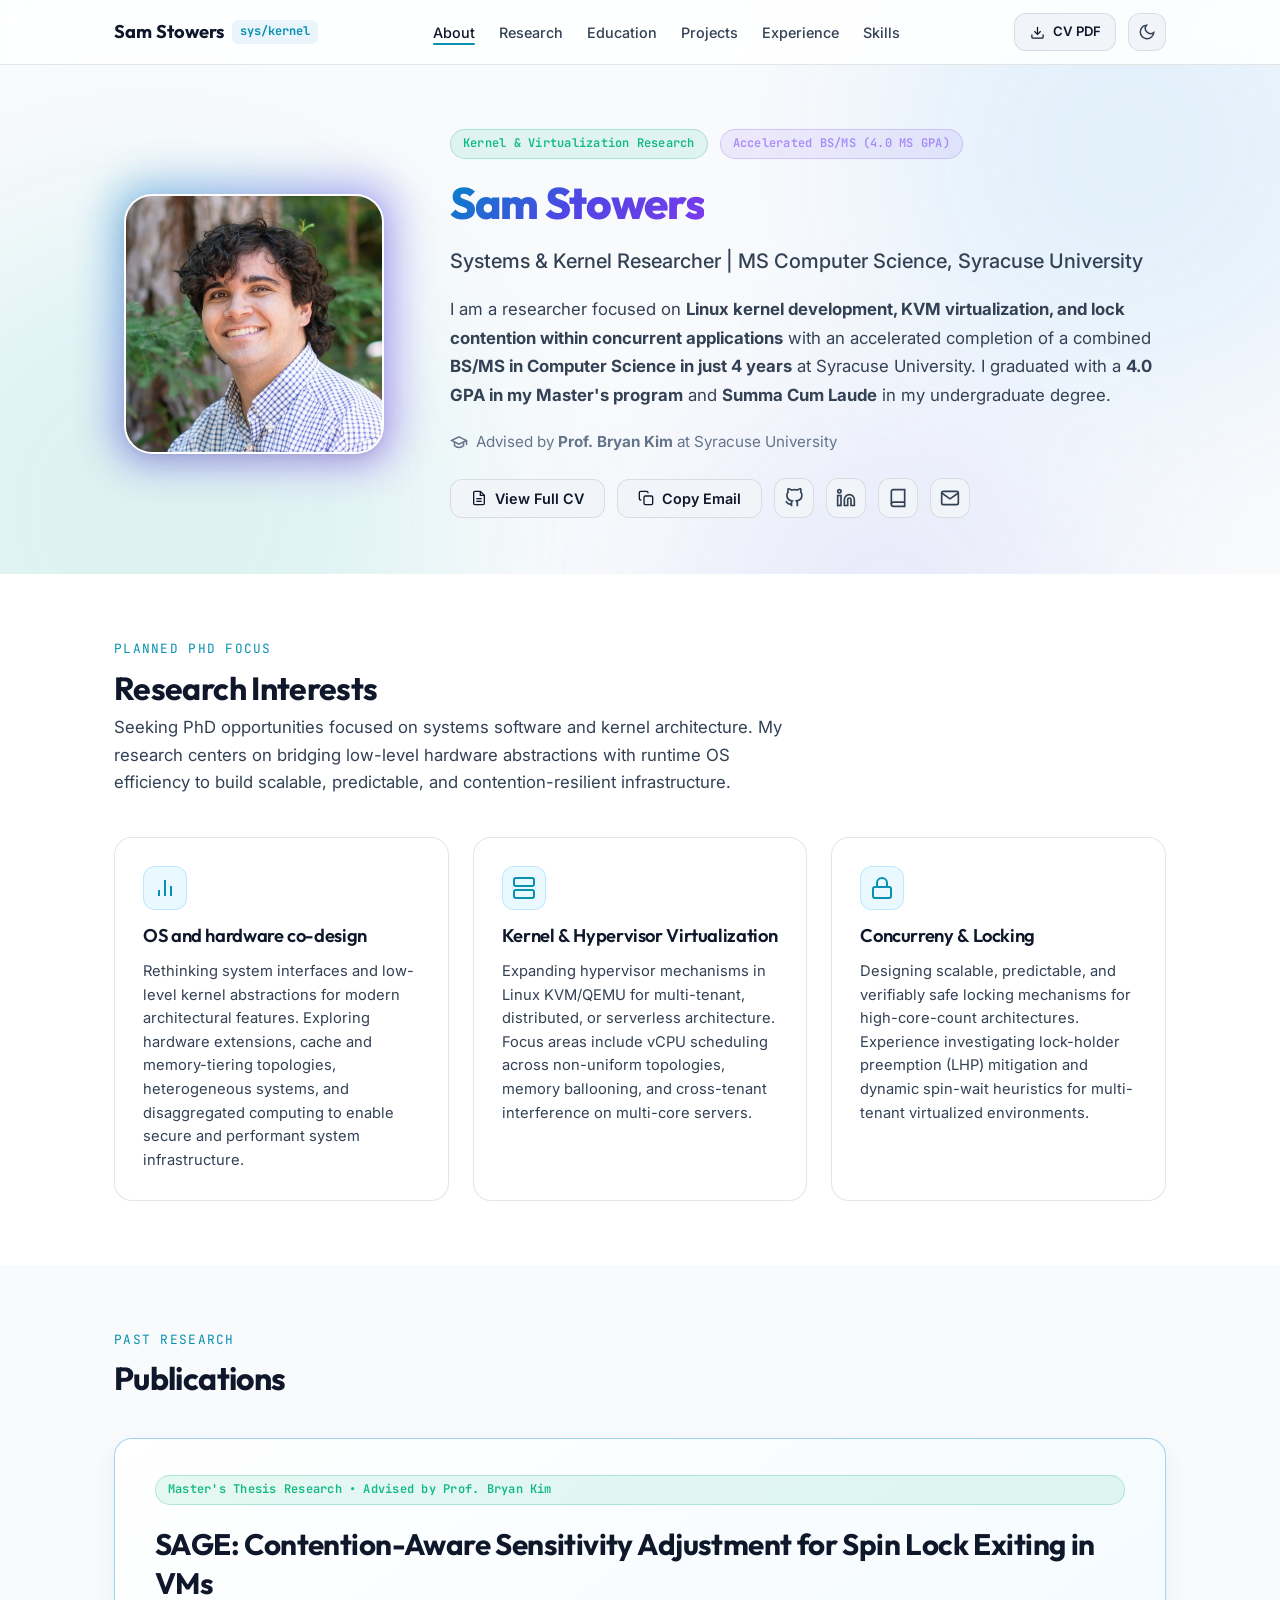
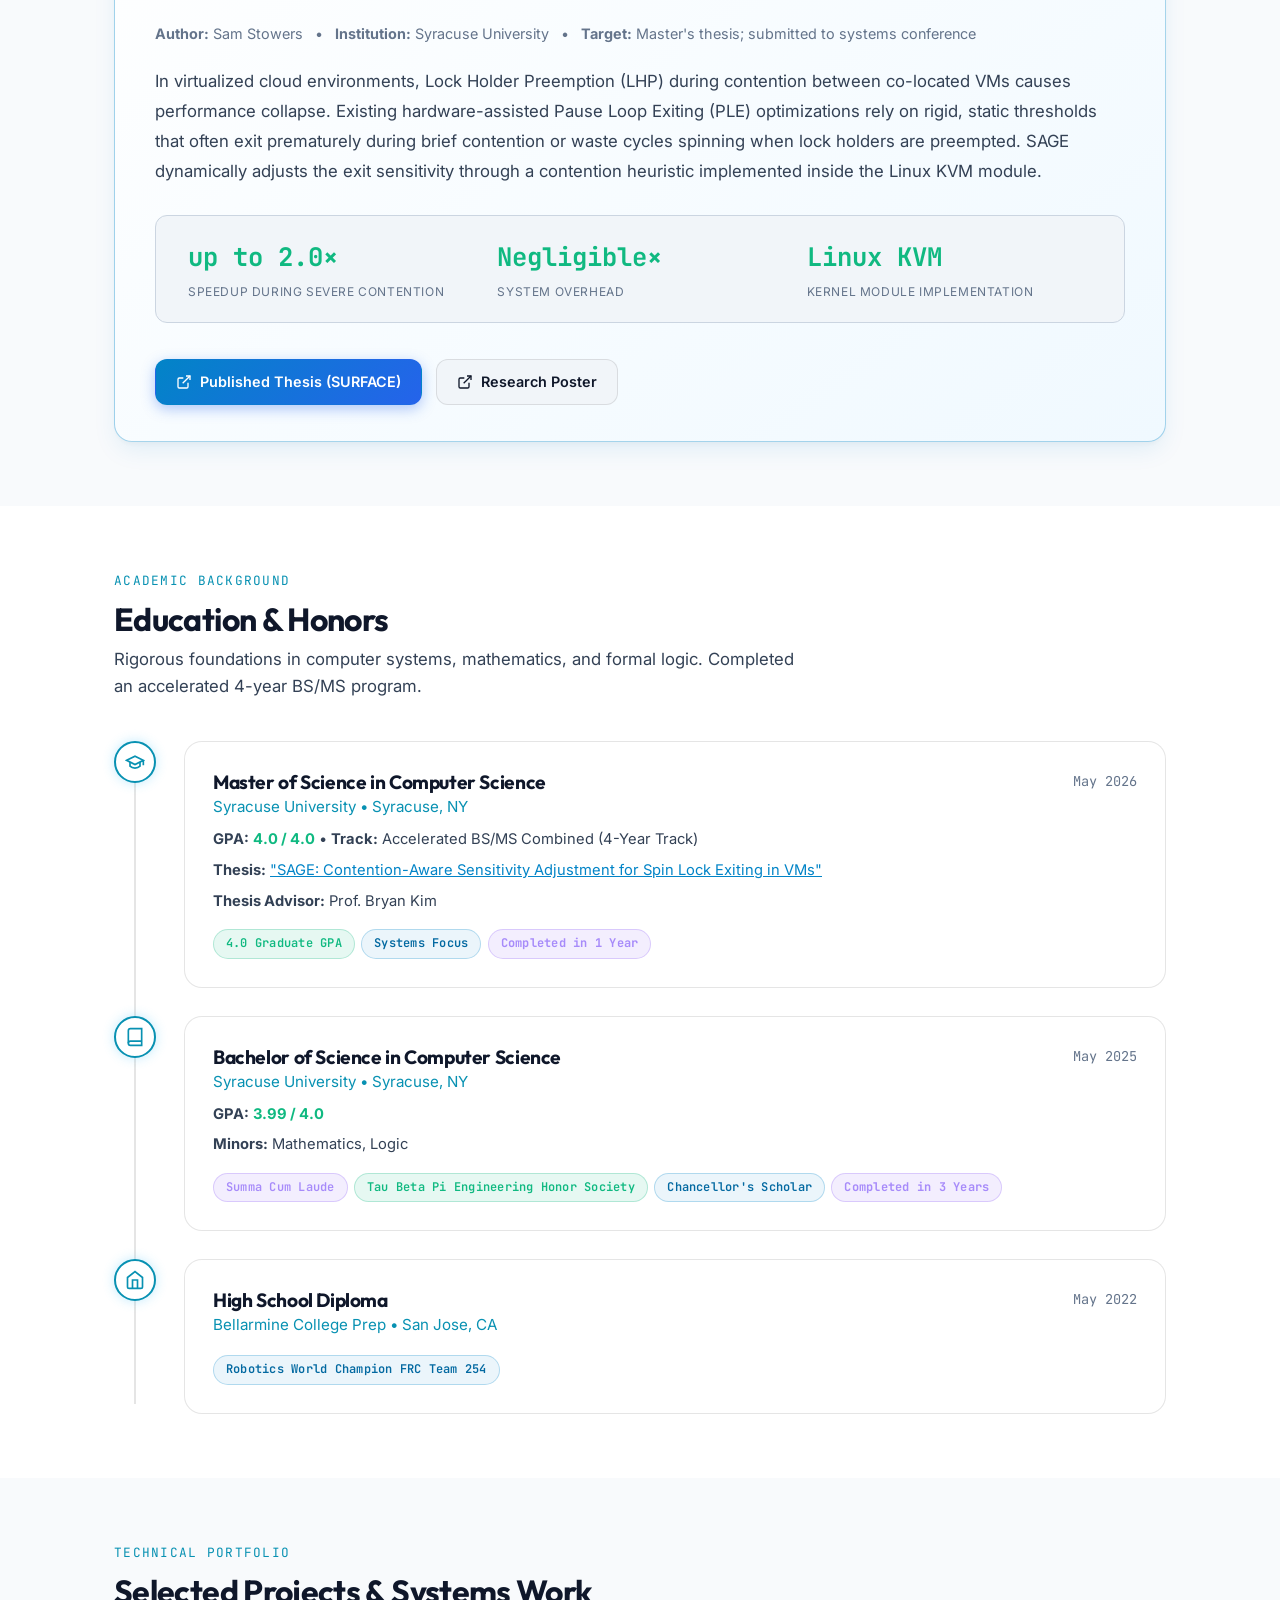
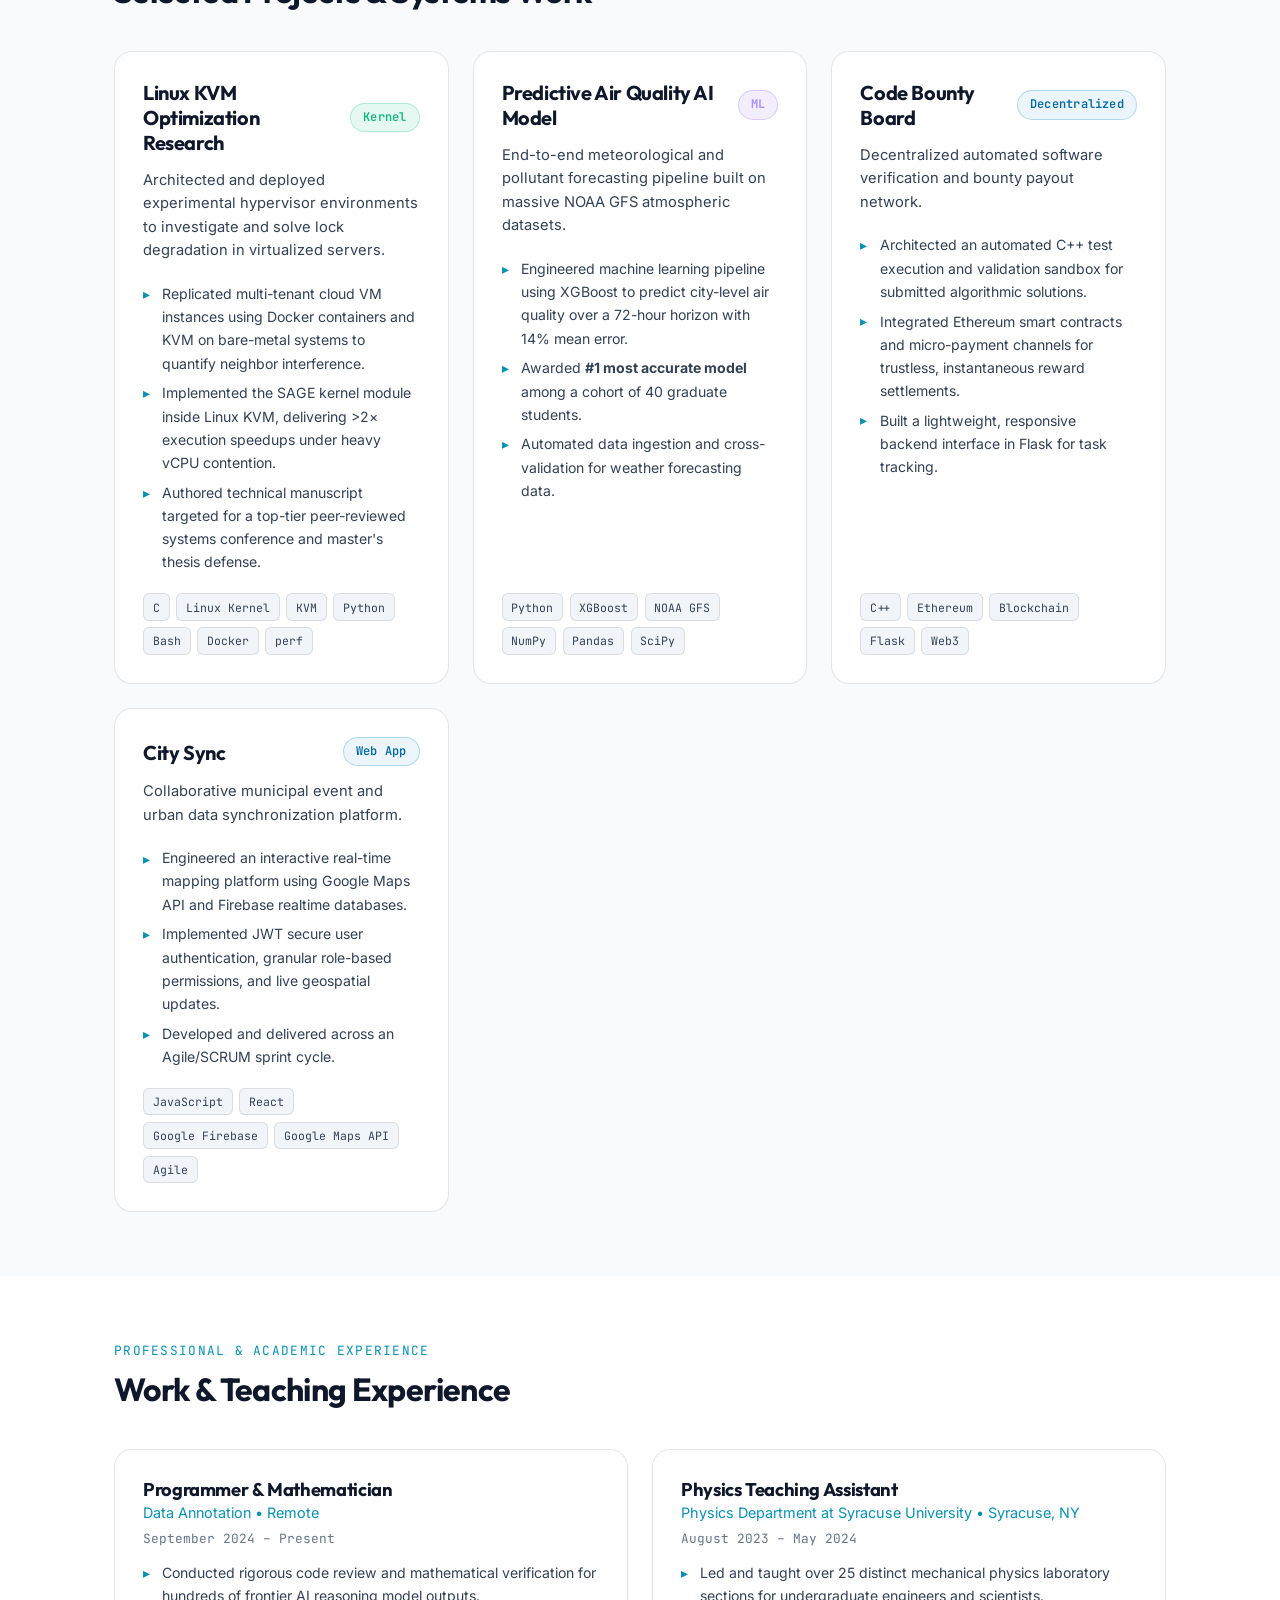
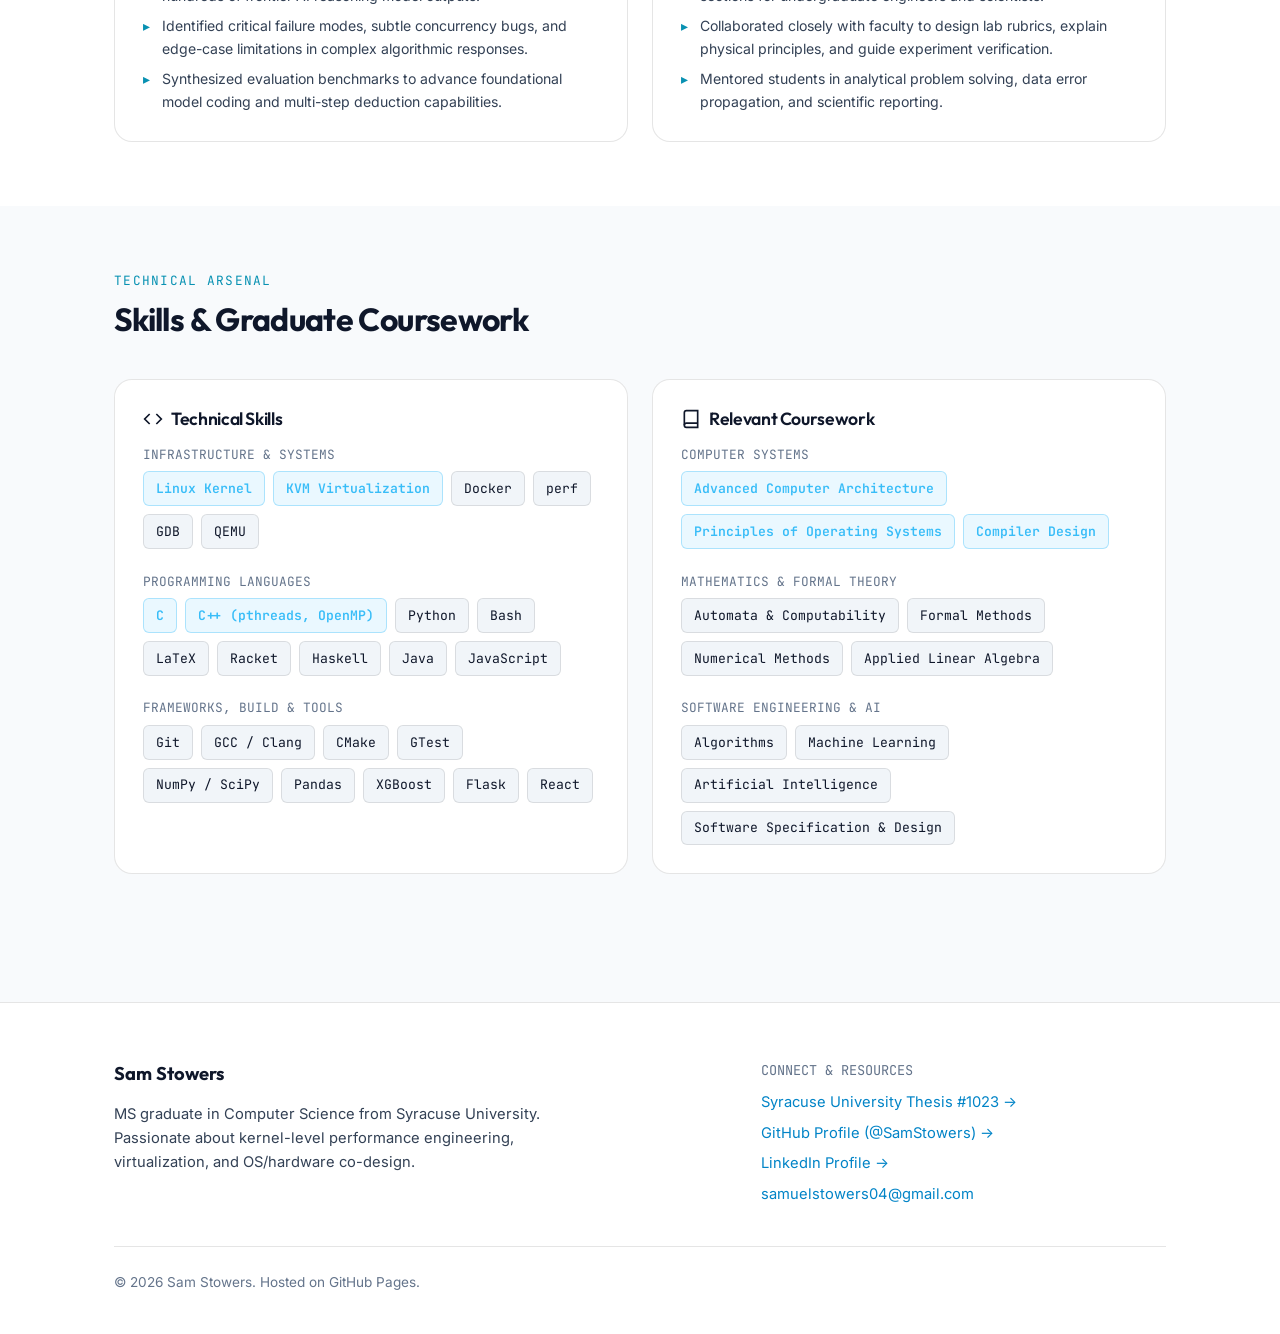
==== commit a54ba8c5: "Small writing edits" ====
--- a/index.html
+++ b/index.html
@@ -5,7 +5,7 @@
   <meta charset="UTF-8" />
   <meta name="viewport" content="width=device-width, initial-scale=1.0" />
   <title>Sam Stowers | Systems & Linux Kernel Researcher | Aspiring PhD Student</title>
-  <link rel="icon" type="image/png" href="/images/favicon.png">
+  <link rel="icon" type="image/png" href="images/favicon.png">
   <meta name="description"
     content="Personal academic and research website of Sam Stowers, aspiring Computer Science PhD student specializing in Linux Kernel development, concurrency, and low-level performance optimization." />
   <meta name="author" content="Sam Stowers" />
@@ -56,7 +56,7 @@
       </ul>
 
       <div class="nav-actions">
-        <a href="Sam_Stowers_CV_8-21-26.pdf" target="_blank" class="btn btn-secondary"
+        <a href="Sam_Stowers_CV_9-4-26.pdf" target="_blank" class="btn btn-secondary"
           style="padding: 0.45rem 0.9rem; font-size: 0.82rem;">
           <svg width="15" height="15" viewBox="0 0 24 24" fill="none" stroke="currentColor" stroke-width="2">
             <path d="M21 15v4a2 2 0 0 1-2 2H5a2 2 0 0 1-2-2v-4" />
@@ -305,8 +305,8 @@
                 <span class="stat-label">Speedup during severe contention</span>
               </div>
               <div class="stat-item">
-                <span class="stat-value">0.98-1.05&times;</span>
-                <span class="stat-label">Speedup during no contention</span>
+                <span class="stat-value">Negligible&times;</span>
+                <span class="stat-label">System Overhead</span>
               </div>
               <div class="stat-item">
                 <span class="stat-value">Linux KVM</span>
@@ -315,15 +315,6 @@
             </div>
 
             <div style="display: flex; gap: 0.85rem; flex-wrap: wrap; margin-top: 0.5rem;">
-              <!-- TODO SAGE detail page? -->
-              <!-- <a href="sage.html" class="btn btn-primary">
-                <span>Read details</span>
-                <svg width="16" height="16" viewBox="0 0 24 24" fill="none" stroke="currentColor" stroke-width="2">
-                  <line x1="5" y1="12" x2="19" y2="12" />
-                  <polyline points="12 5 19 12 12 19" />
-                </svg>
-              </a> -->
-              <!-- Use class="btn btn-secondary" for gray button -->
               <a href="https://surface.syr.edu/thesis/1023/" target="_blank" rel="noopener" class="btn btn-primary">
                 <svg width="16" height="16" viewBox="0 0 24 24" fill="none" stroke="currentColor" stroke-width="2">
                   <path d="M18 13v6a2 2 0 0 1-2 2H5a2 2 0 0 1-2-2V8a2 2 0 0 1 2-2h6" />
@@ -541,7 +532,7 @@
             <div class="project-tags">
               <span class="project-tag">C++</span>
               <span class="project-tag">Ethereum</span>
-              <span class="project-tag">Smart Contracts</span>
+              <span class="project-tag">Blockchain</span>
               <span class="project-tag">Flask</span>
               <span class="project-tag">Web3</span>
             </div>
@@ -568,7 +559,7 @@
             <div class="project-tags">
               <span class="project-tag">JavaScript</span>
               <span class="project-tag">React</span>
-              <span class="project-tag">Firebase</span>
+              <span class="project-tag">Google Firebase</span>
               <span class="project-tag">Google Maps API</span>
               <span class="project-tag">Agile</span>
             </div>
@@ -743,7 +734,7 @@
       <div class="modal-header">
         <div class="modal-title">Sam Stowers - Curriculum Vitae</div>
         <div style="display: flex; align-items: center; gap: 0.75rem;">
-          <a href="Sam_Stowers_CV_8-21-26.pdf" download="Sam_Stowers_CV.pdf" class="btn btn-primary"
+          <a href="Sam_Stowers_CV_9-4-26.pdf" download="Sam_Stowers_CV.pdf" class="btn btn-primary"
             style="padding: 0.35rem 0.75rem; font-size: 0.8rem;">
             <svg width="14" height="14" viewBox="0 0 24 24" fill="none" stroke="currentColor" stroke-width="2">
               <path d="M21 15v4a2 2 0 0 1-2 2H5a2 2 0 0 1-2-2v-4" />
@@ -756,7 +747,7 @@
         </div>
       </div>
       <div class="modal-body">
-        <iframe src="Sam_Stowers_CV_8-21-26.pdf" title="Sam Stowers CV"></iframe>
+        <iframe src="Sam_Stowers_CV_9-4-26.pdf" title="Sam Stowers CV"></iframe>
       </div>
     </div>
   </div>
@@ -789,7 +780,6 @@
             style="font-size: 0.85rem; font-family: var(--font-mono); color: var(--text-muted); text-transform: uppercase;">
             Connect &amp; Resources</div>
           <div style="display: flex; flex-direction: column; gap: 0.4rem; font-size: 0.92rem;">
-            <!-- <a href="sage.html">SAGE Research Deep Dive &rarr;</a> TODO UNCOMMENT IF FINISHED -->
             <a href="https://surface.syr.edu/thesis/1023/" target="_blank" rel="noopener">Syracuse University Thesis
               #1023 &rarr;</a>
             <a href="https://github.com/SamStowers" target="_blank" rel="noopener">GitHub Profile (@SamStowers)
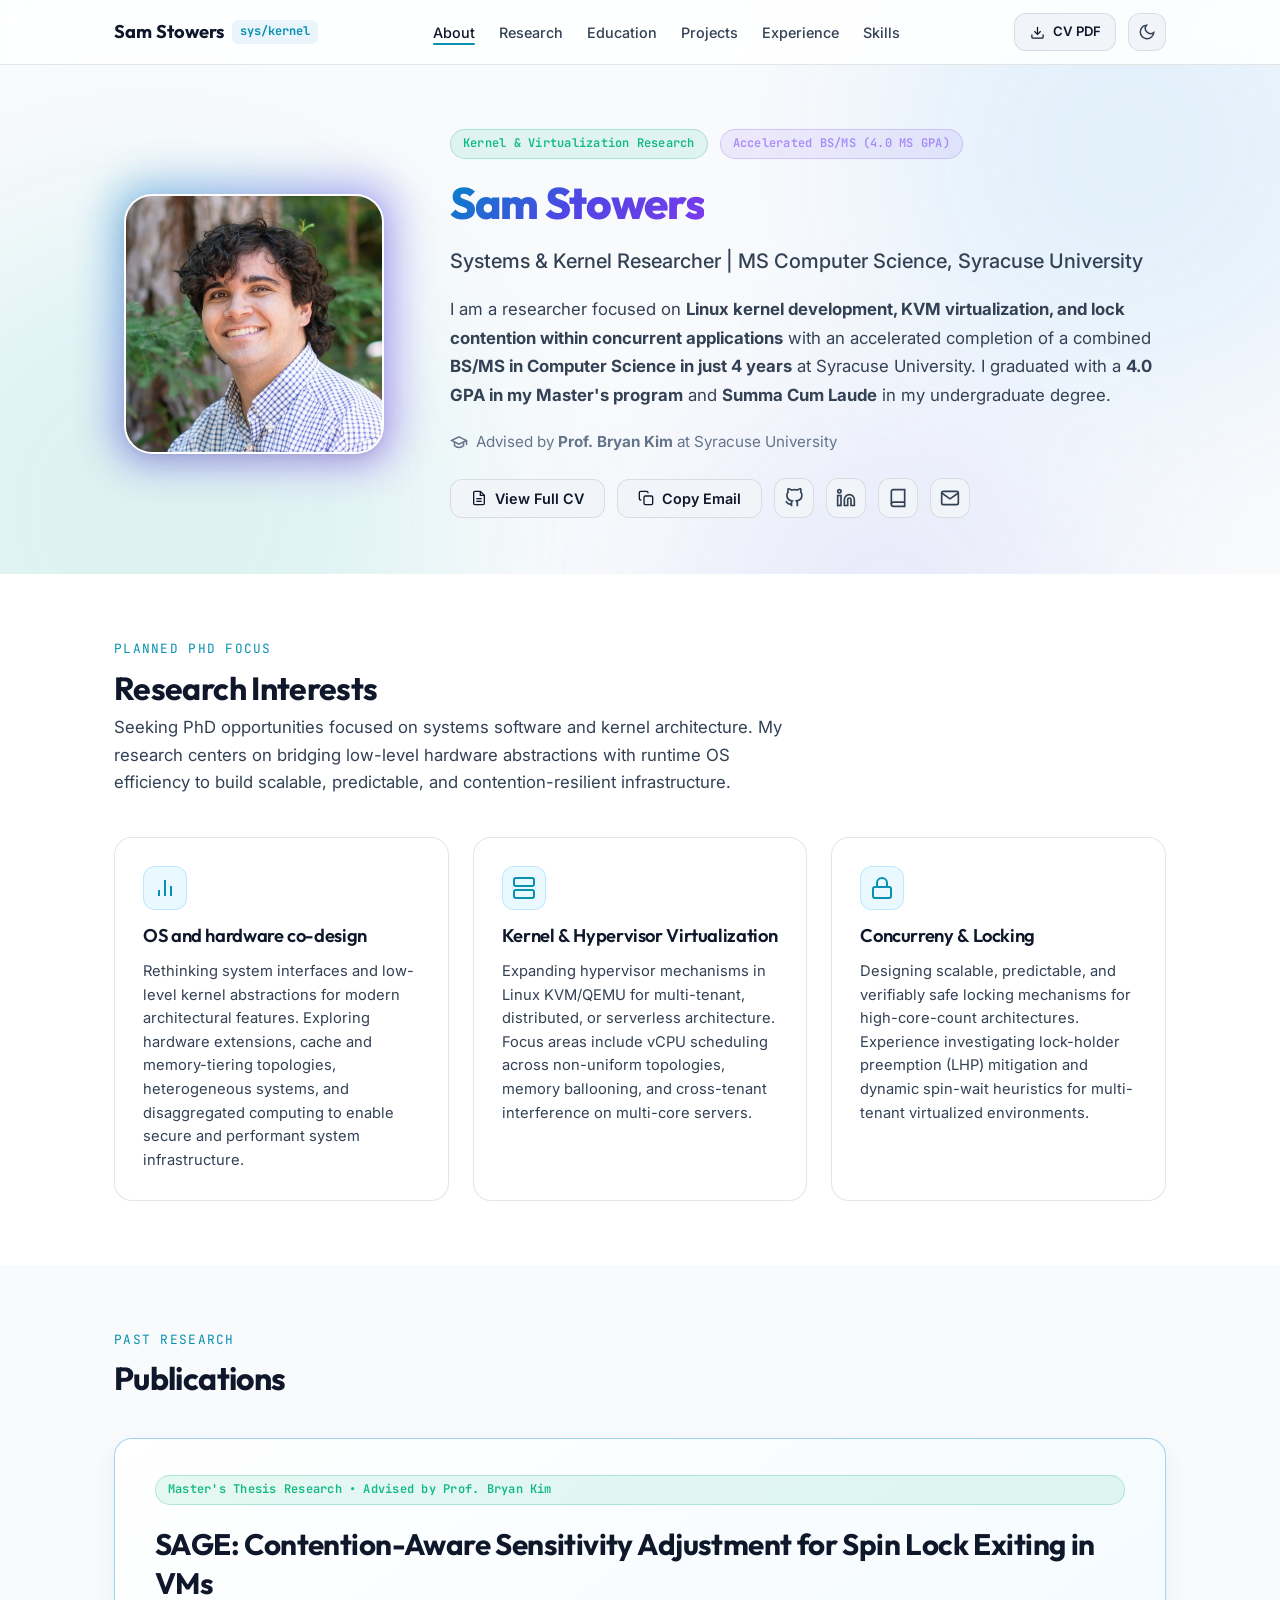
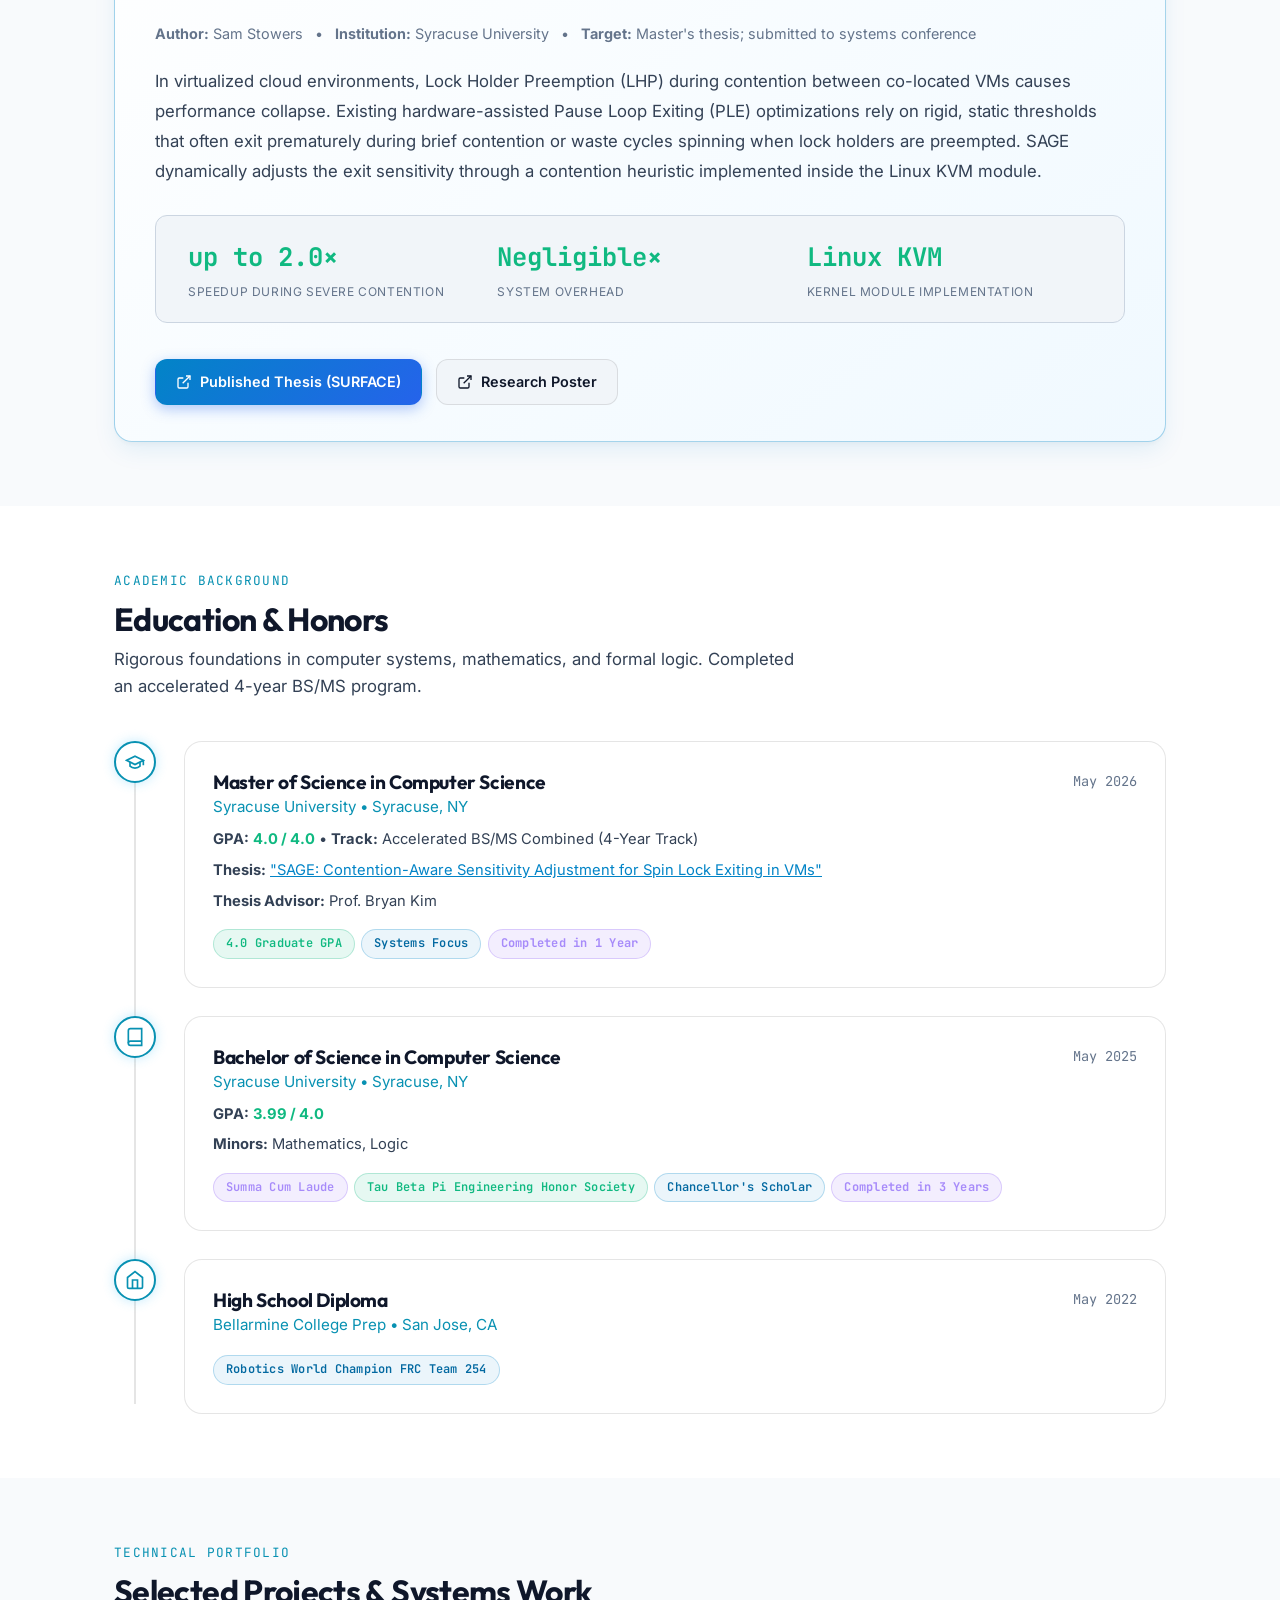
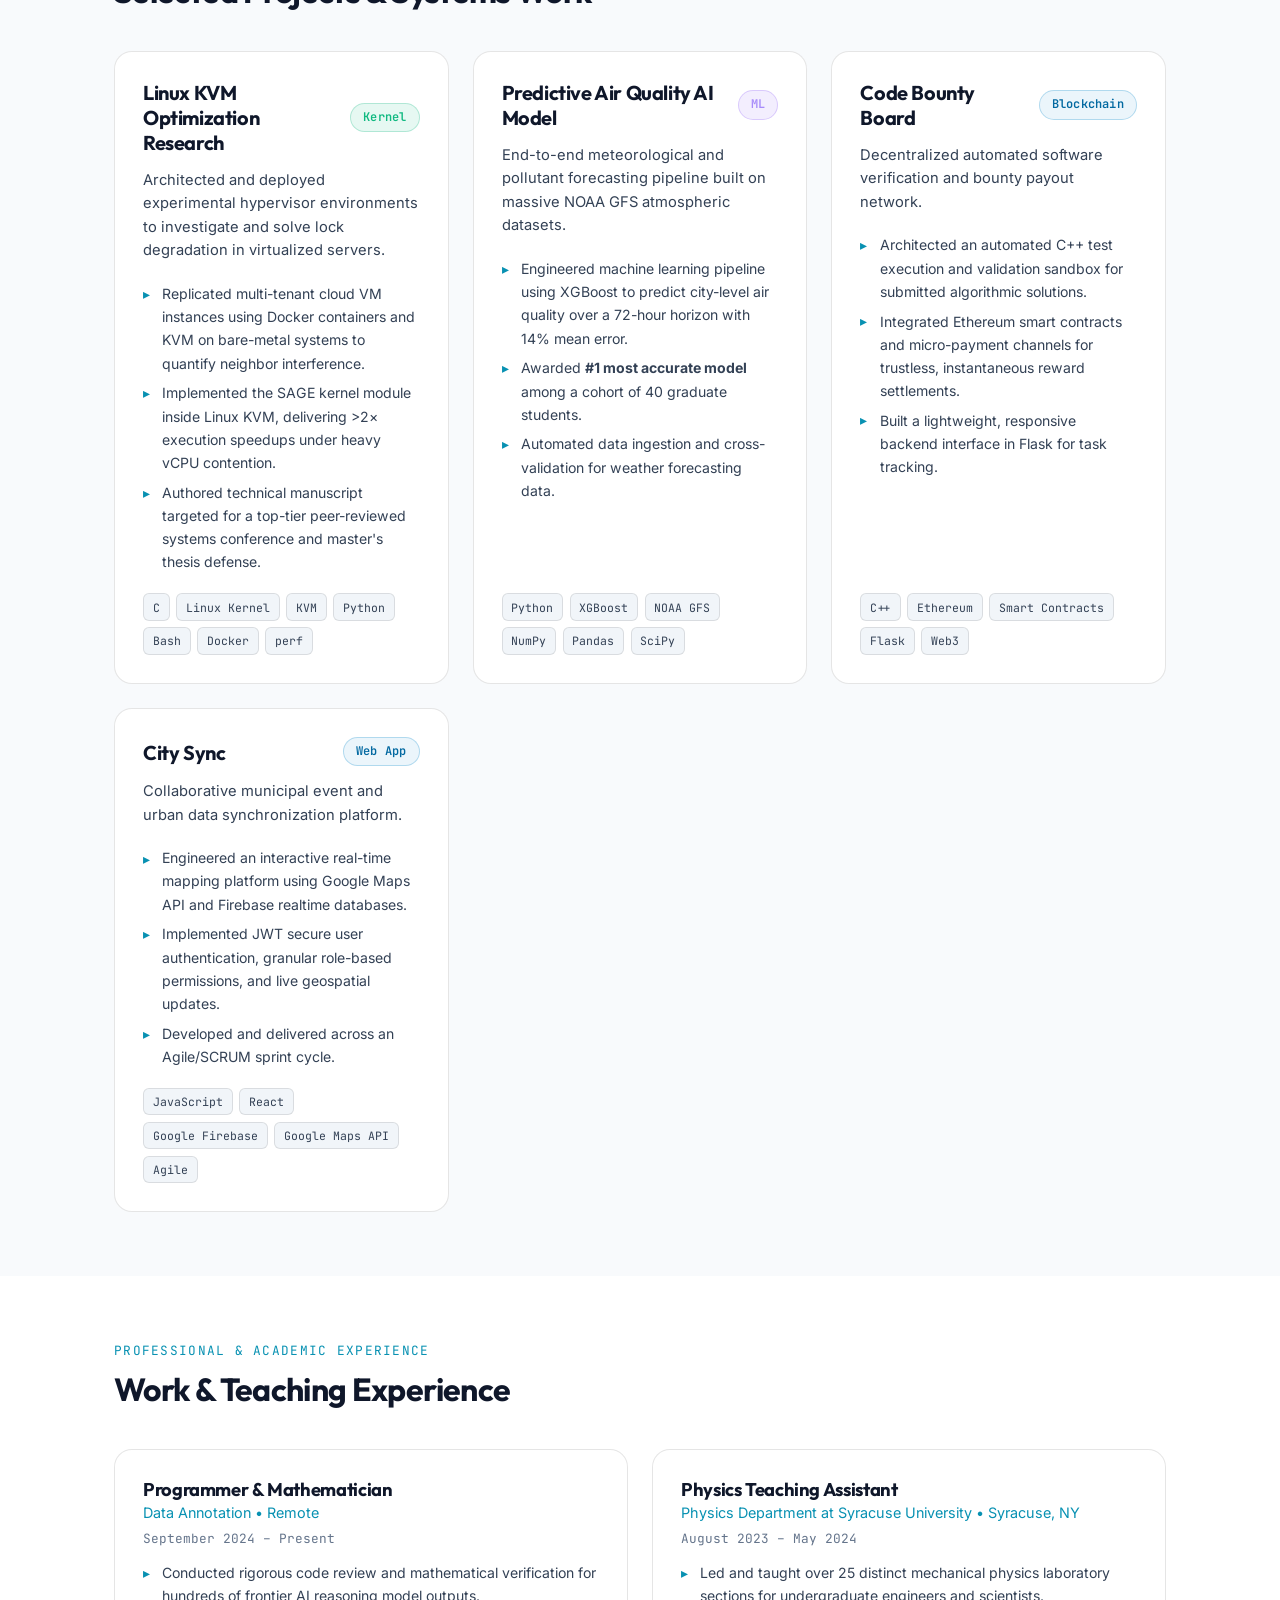
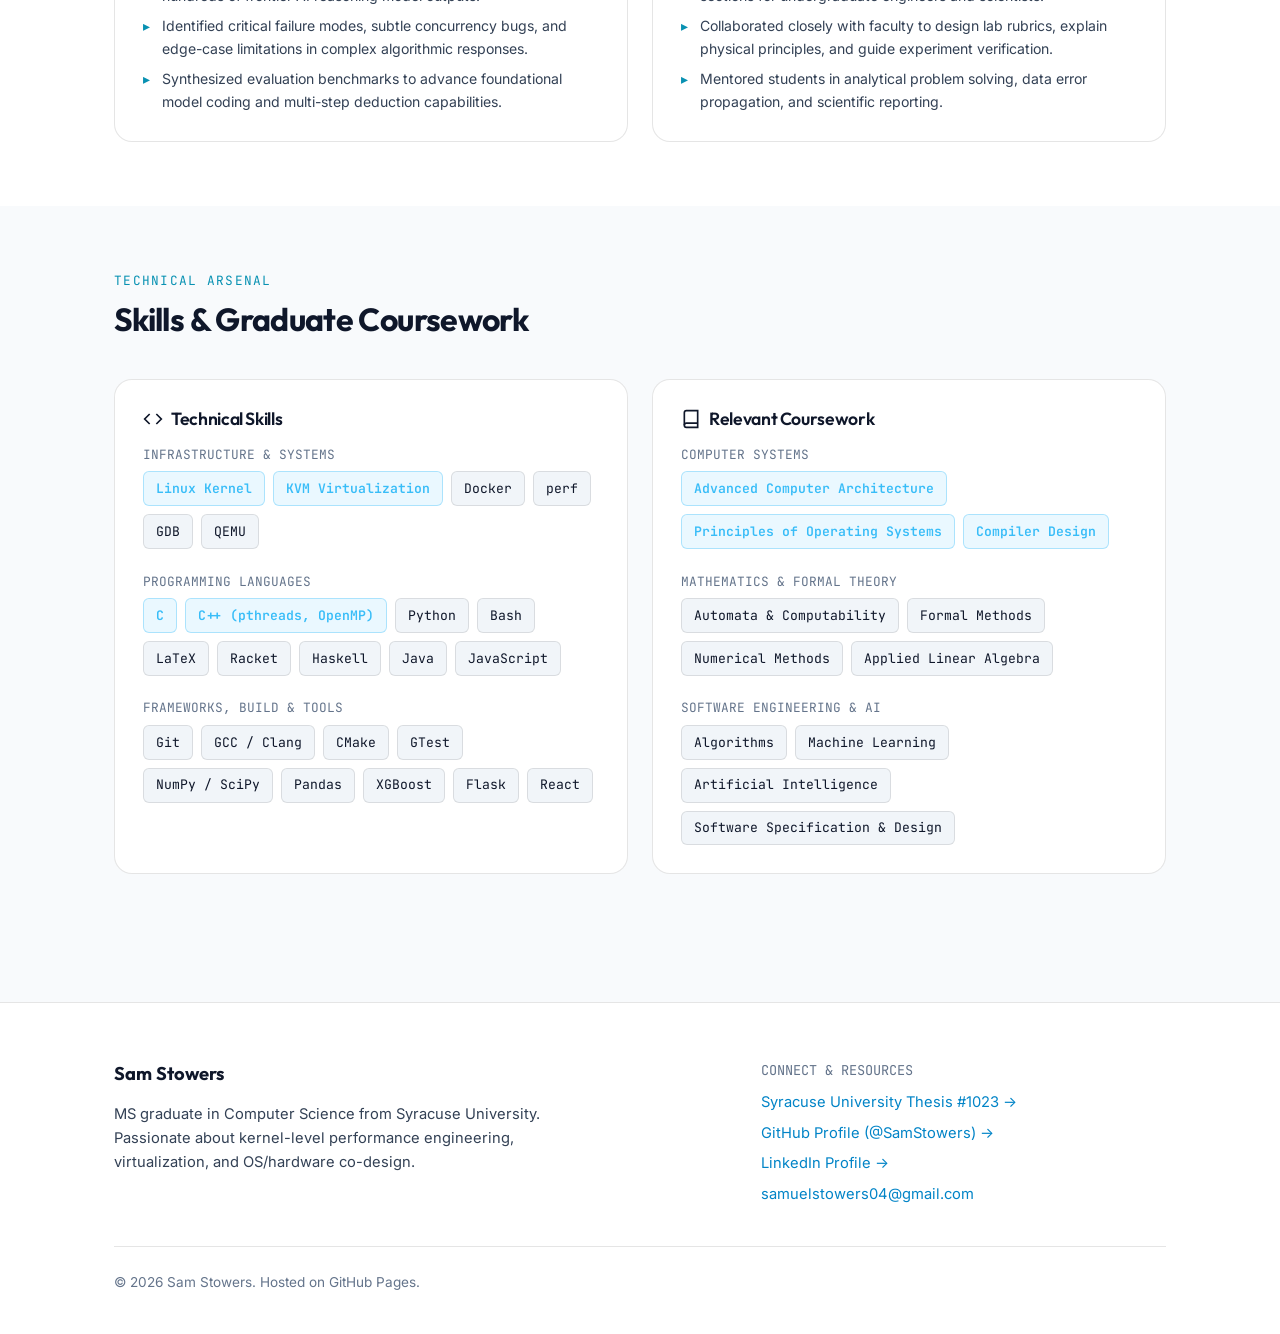
==== commit 5293b539: "Small writing edits" ====
--- a/index.html
+++ b/index.html
@@ -516,7 +516,7 @@
             <div class="project-top">
               <div class="project-title-row">
                 <h3 class="project-title">Code Bounty Board</h3>
-                <span class="badge">Decentralized</span>
+                <span class="badge">Blockchain</span>
               </div>
               <p class="project-desc">
                 Decentralized automated software verification and bounty payout network.
@@ -532,7 +532,7 @@
             <div class="project-tags">
               <span class="project-tag">C++</span>
               <span class="project-tag">Ethereum</span>
-              <span class="project-tag">Blockchain</span>
+              <span class="project-tag">Smart Contracts</span>
               <span class="project-tag">Flask</span>
               <span class="project-tag">Web3</span>
             </div>
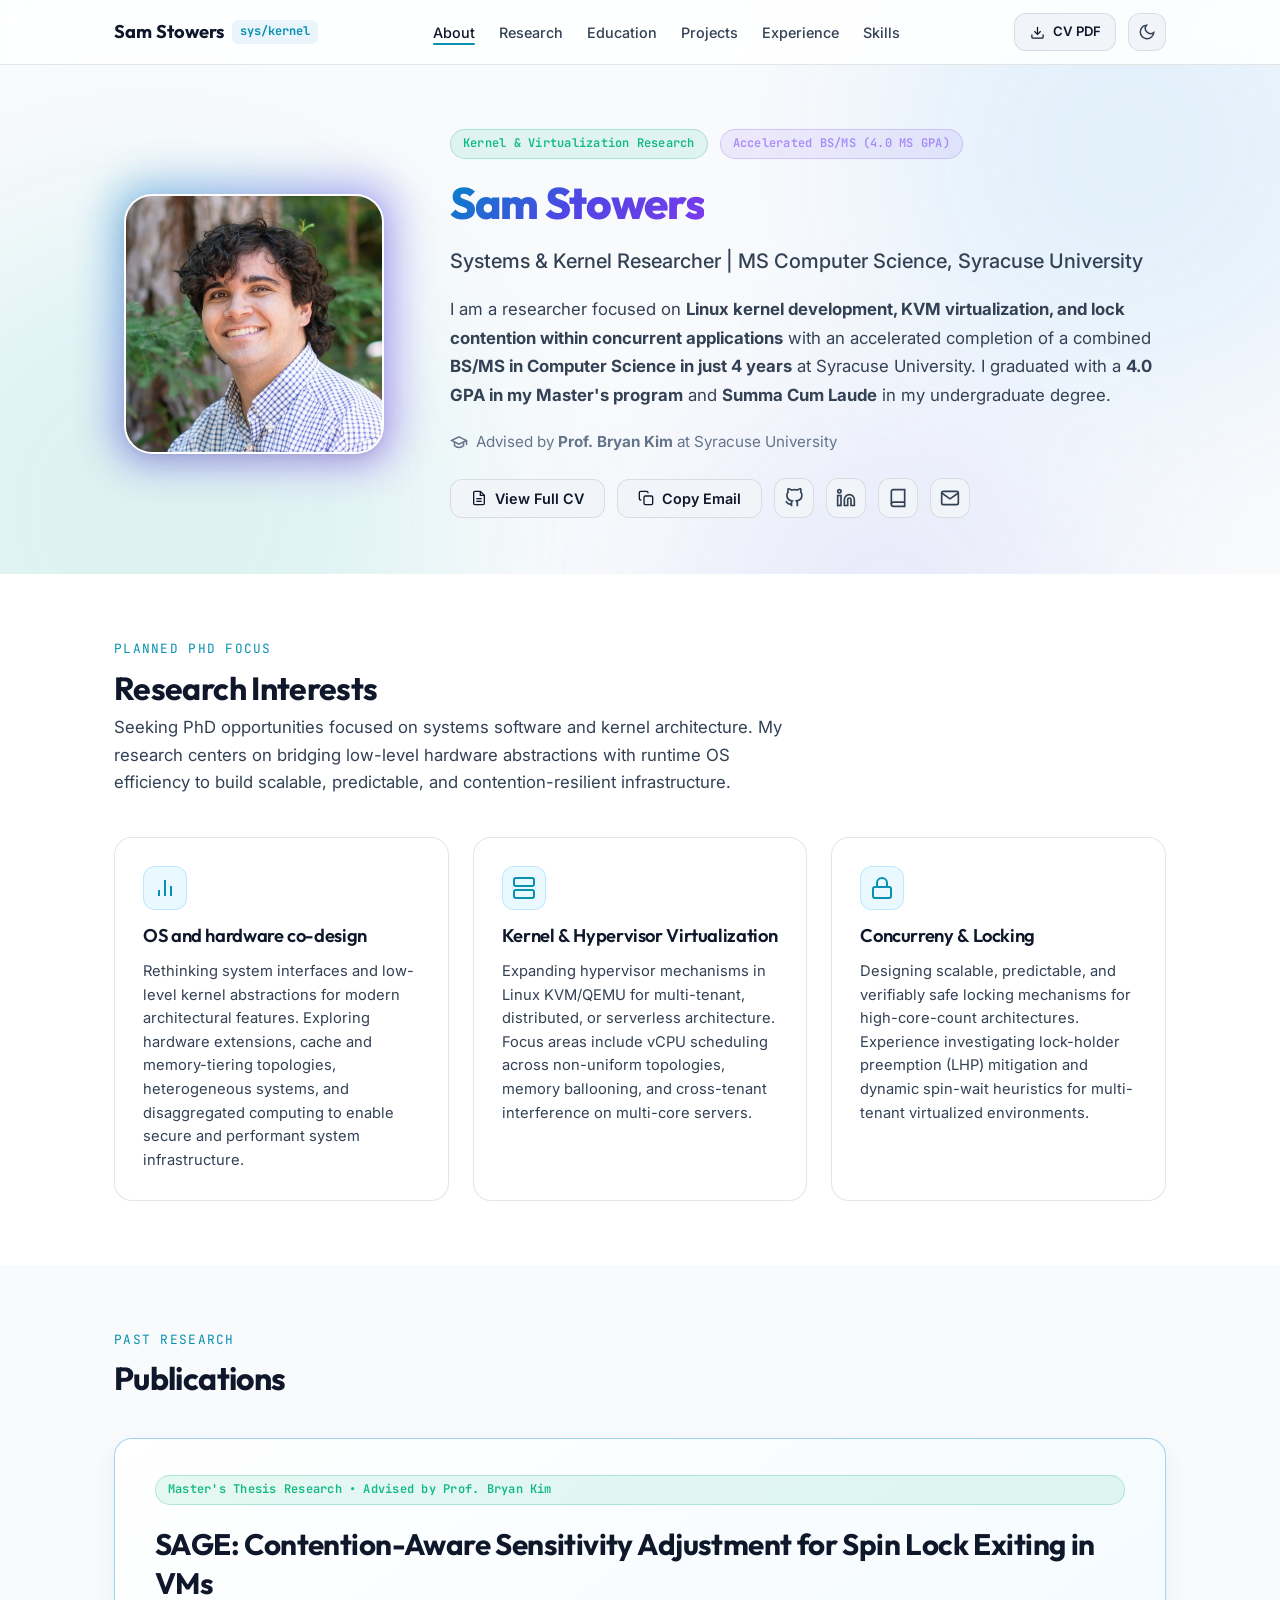
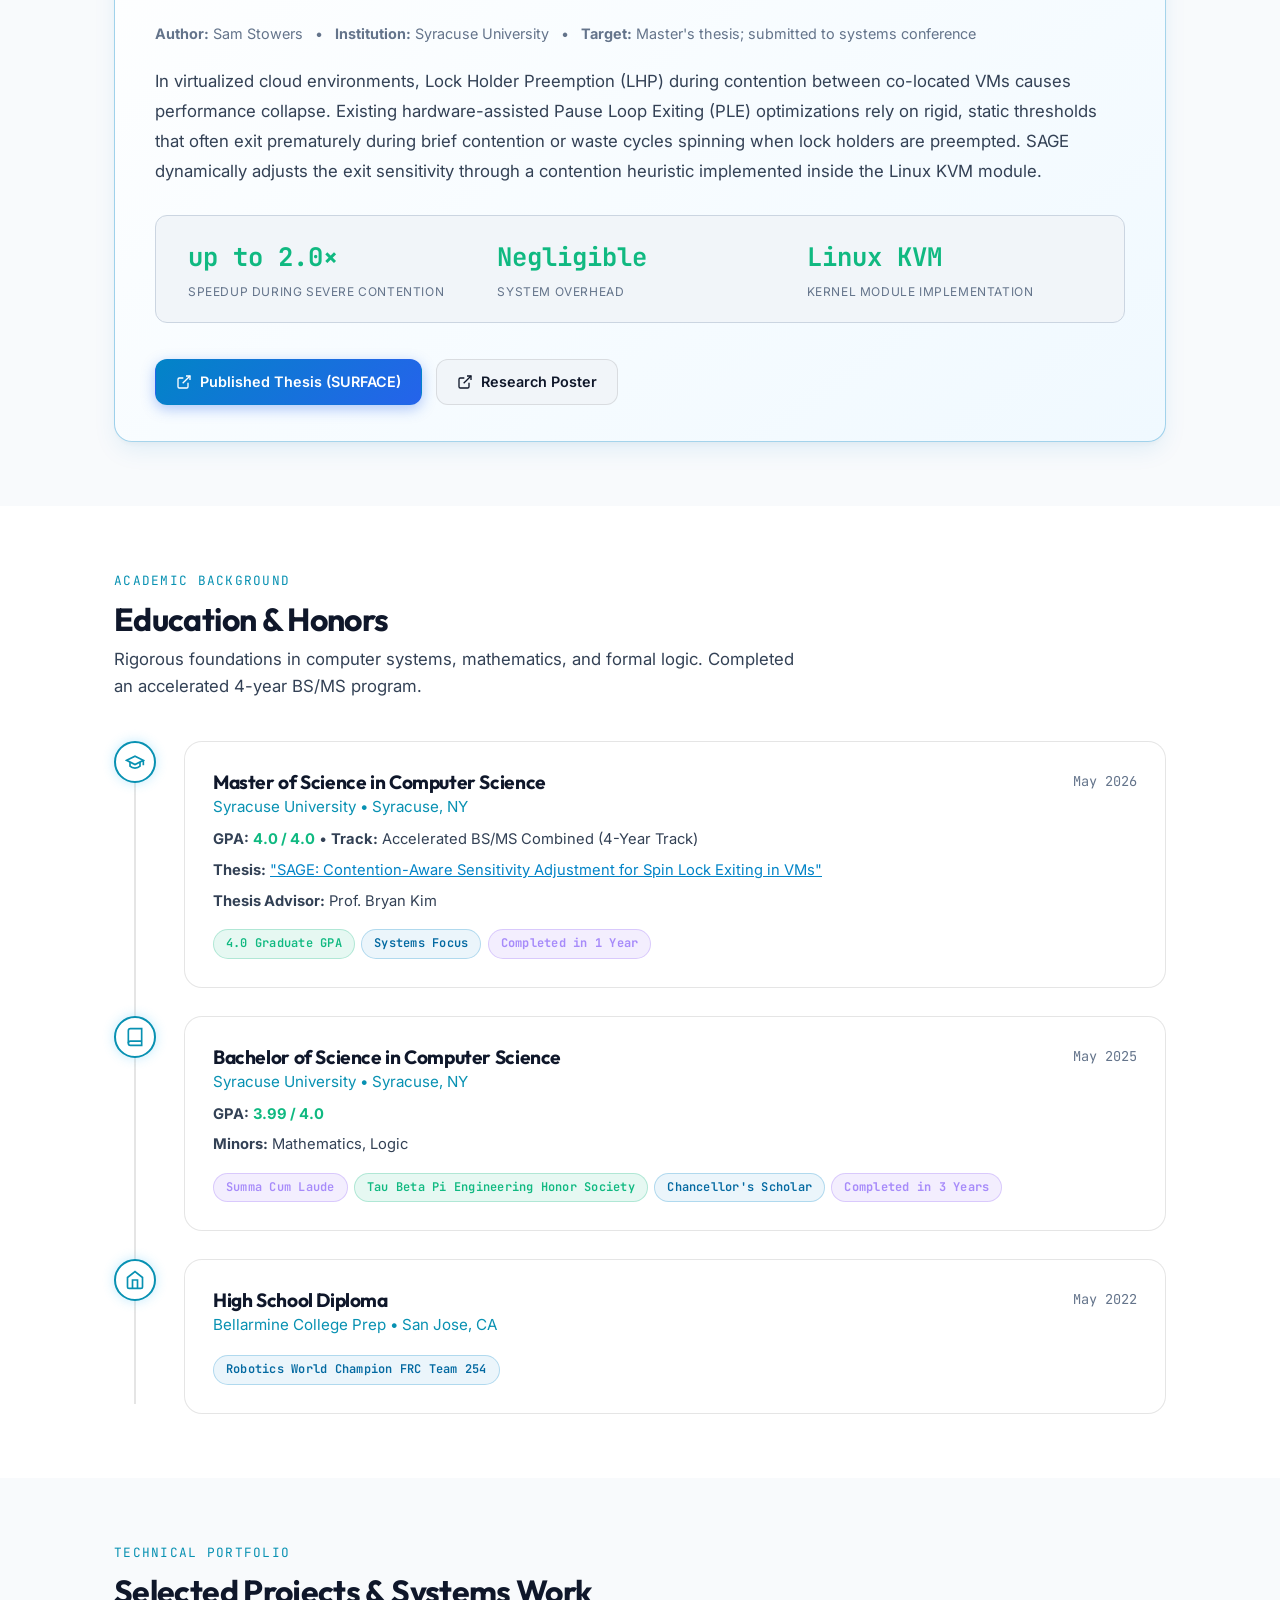
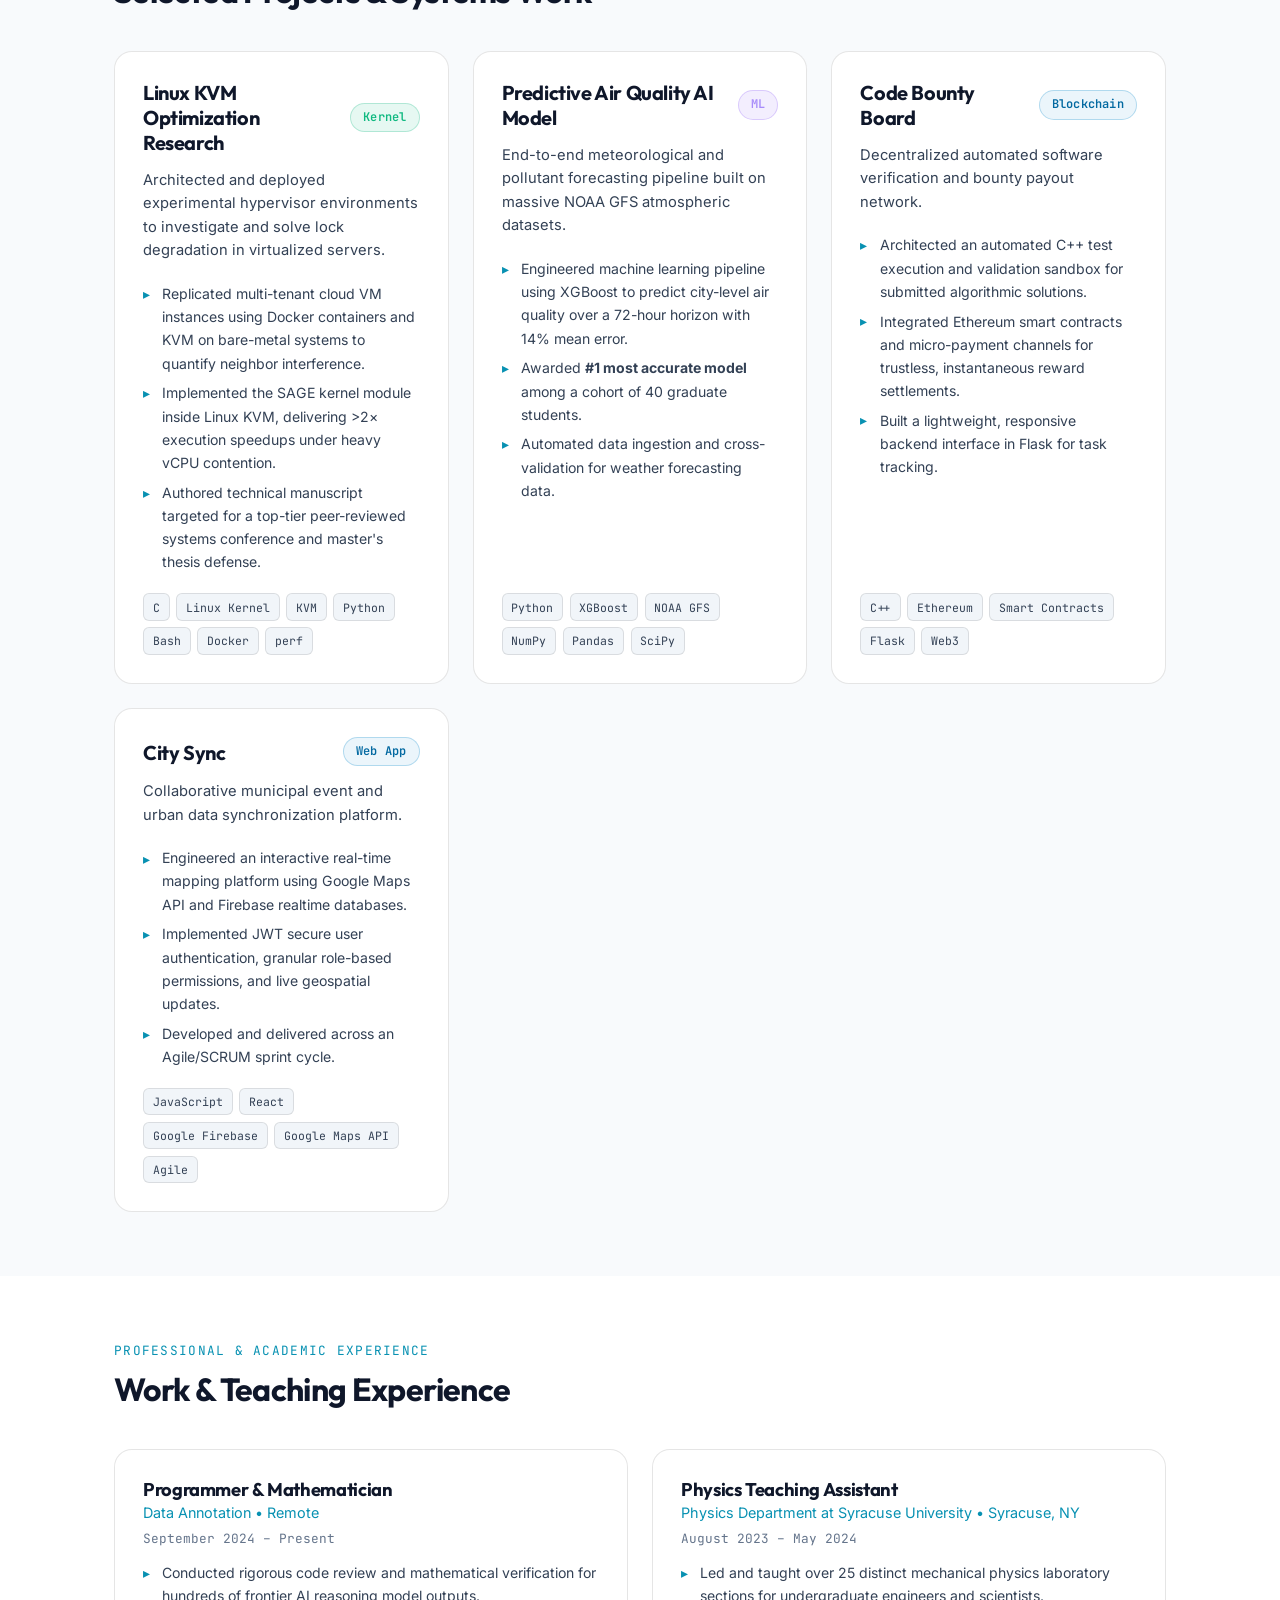
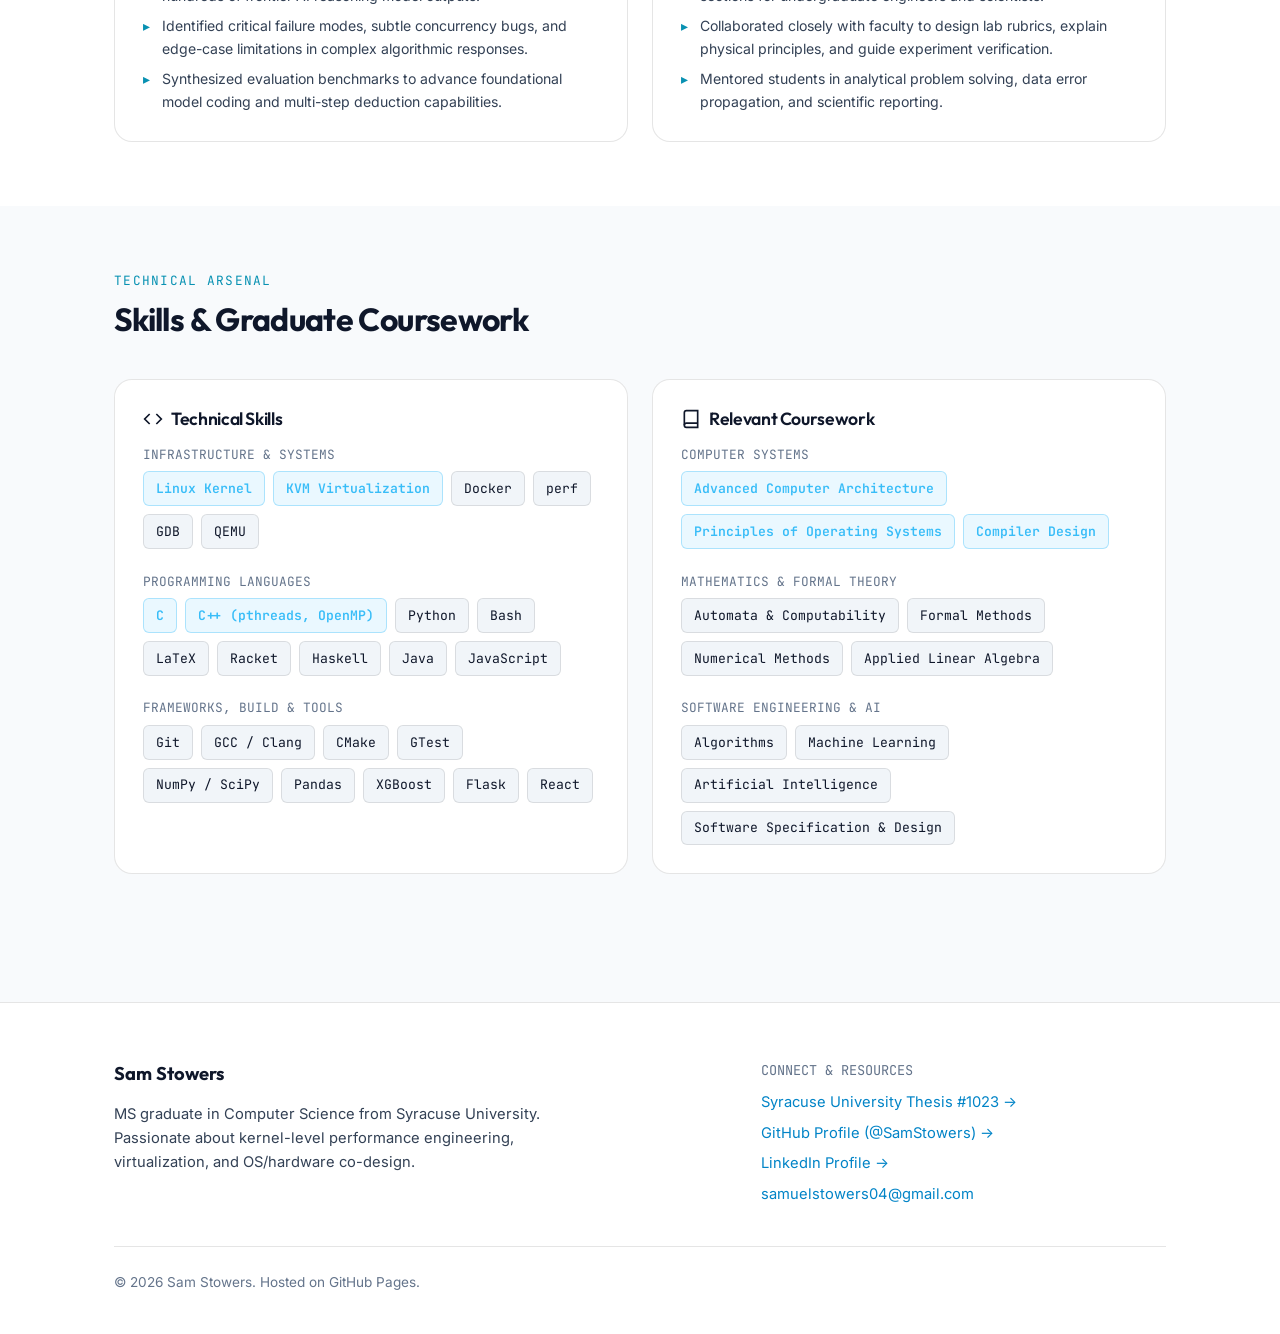
==== commit d2054132: "negligible x" ====
--- a/index.html
+++ b/index.html
@@ -305,7 +305,7 @@
                 <span class="stat-label">Speedup during severe contention</span>
               </div>
               <div class="stat-item">
-                <span class="stat-value">Negligible&times;</span>
+                <span class="stat-value">Negligible</span>
                 <span class="stat-label">System Overhead</span>
               </div>
               <div class="stat-item">
